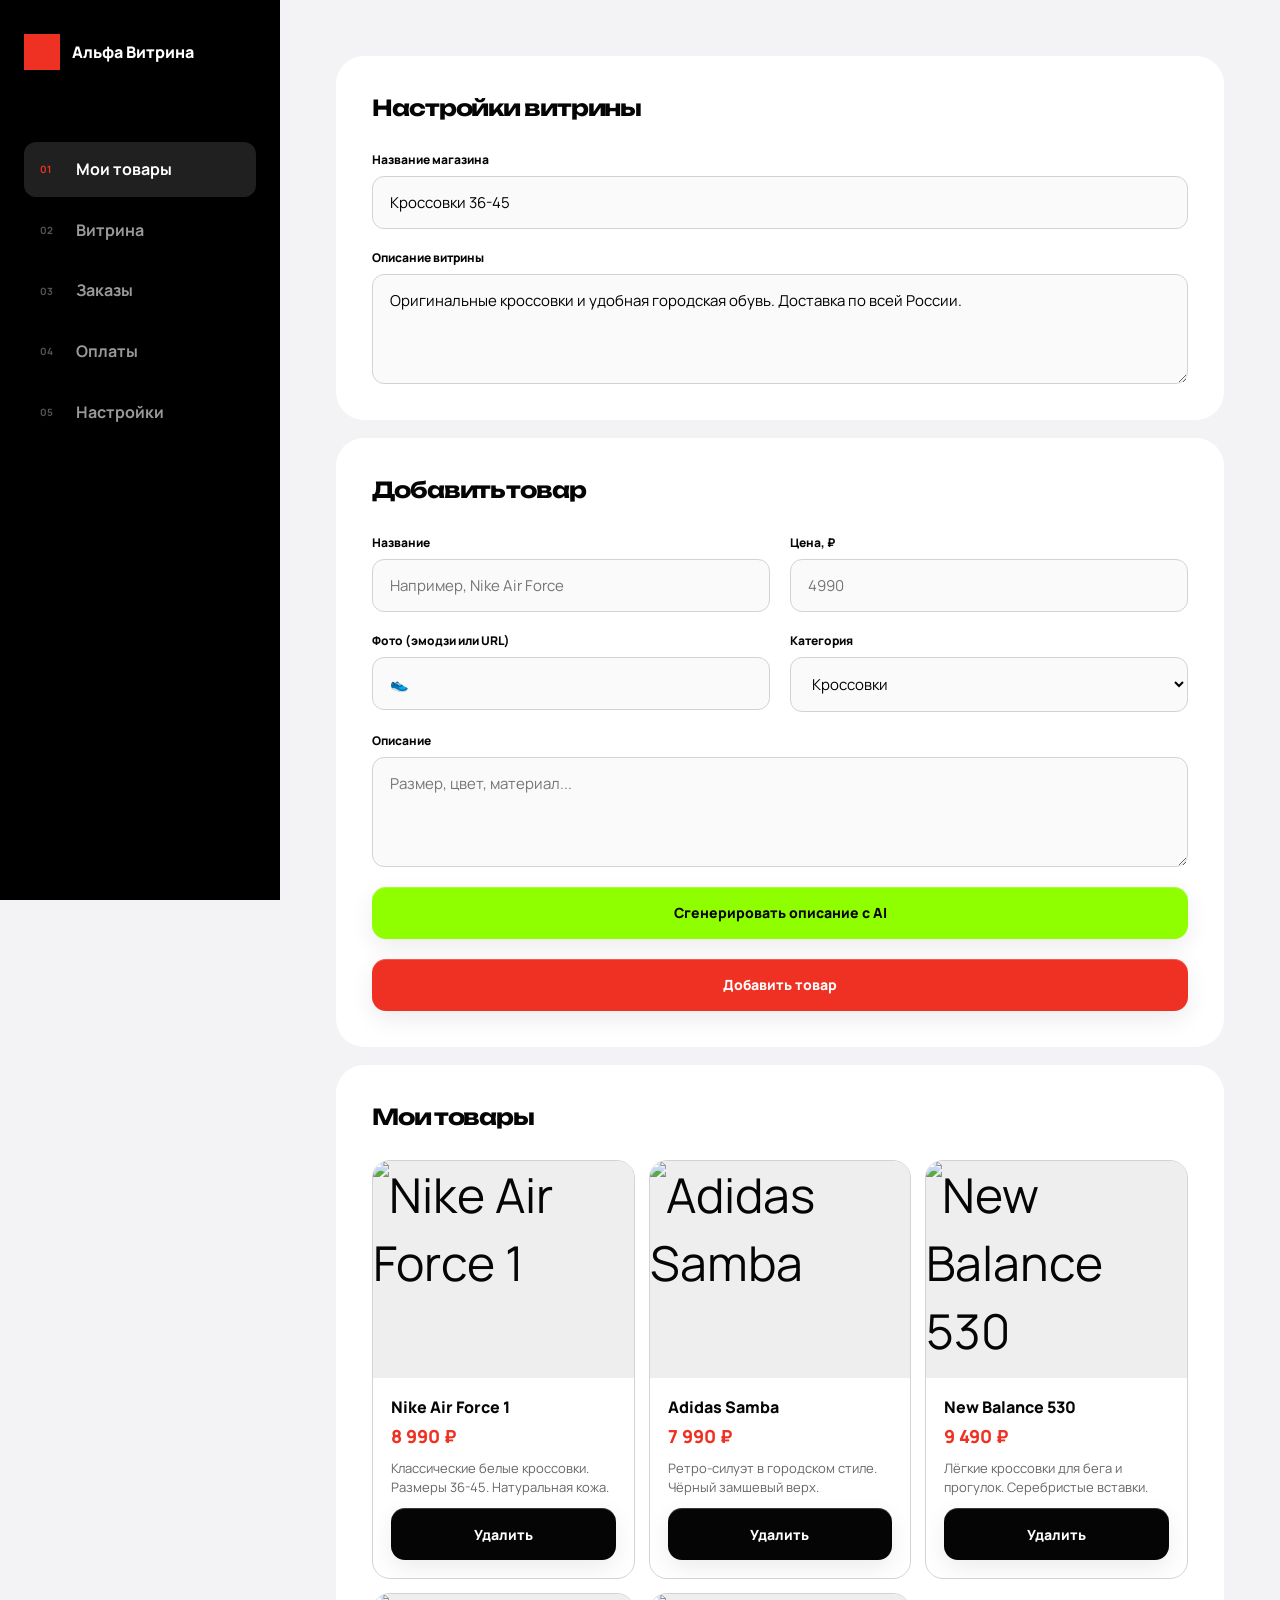
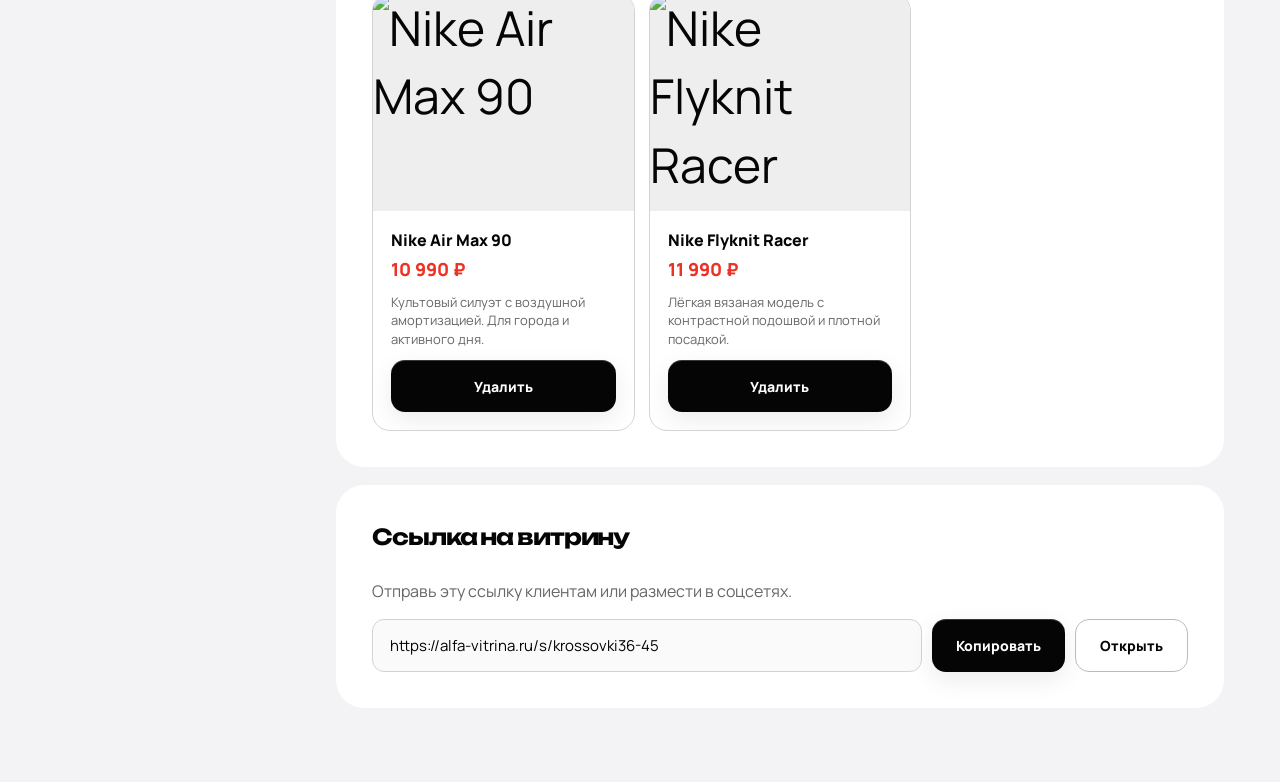
==== alfa-vitrina/dashboard.html @ eaf66304 "first commit" ====
<!DOCTYPE html>
<html lang="ru">
<head>
  <meta charset="UTF-8">
  <meta name="viewport" content="width=device-width, initial-scale=1.0">
  <title>Личный кабинет — Alfa Витрина</title>
  <link rel="preconnect" href="https://fonts.googleapis.com">
  <link rel="preconnect" href="https://fonts.gstatic.com" crossorigin>
  <link href="https://fonts.googleapis.com/css2?family=Manrope:wght@400;500;600;700;800&family=Unbounded:wght@600;700;800&display=swap" rel="stylesheet">
  <link rel="stylesheet" href="styles.css">
</head>
<body>
  <div class="dashboard">
    <aside class="sidebar">
      <a href="index.html" class="sidebar-logo"><span><img src="https://alfabank.servicecdn.ru/site-upload/25/fd/7064/Logo_D_white.svg" alt=""></span> Альфа Витрина</a>
      <ul class="sidebar-menu">
        <li><a href="#products" class="sidebar-link active" data-dashboard-link="products"><span>01</span> Мои товары</a></li>
        <li><a href="showcase.html" target="_blank" class="sidebar-link"><span>02</span> Витрина</a></li>
        <li><a href="#orders" class="sidebar-link" data-dashboard-link="orders"><span>03</span> Заказы</a></li>
        <li><a href="#payments" class="sidebar-link" data-dashboard-link="payments"><span>04</span> Оплаты</a></li>
        <li><a href="#products" class="sidebar-link"><span>05</span> Настройки</a></li>
      </ul>
      <img class="sidebar-art" src="https://alfabank.servicecdn.ru/site-upload/96/3c/21616/12.png" alt="" aria-hidden="true">
    </aside>

    <main class="main">
      <div class="dashboard-view dashboard-content" data-dashboard-view="products">
        <div class="panel">
          <h1 class="panel-title">Настройки витрины</h1>
          <div class="form-grid">
            <div class="form-group full">
              <label for="shopName">Название магазина</label>
              <input type="text" id="shopName" placeholder="Например, Кроссовки от Кирилла" value="Кроссовки 36-45">
            </div>
            <div class="form-group full">
              <label for="shopDesc">Описание витрины</label>
              <textarea id="shopDesc" placeholder="Расскажи, что ты продаёшь">Оригинальные кроссовки и удобная городская обувь. Доставка по всей России.</textarea>
            </div>
          </div>
        </div>

        <div class="panel">
          <h2 class="panel-title">Добавить товар</h2>
          <form id="productForm" class="form-grid">
            <div class="form-group">
              <label for="productName">Название</label>
              <input type="text" id="productName" placeholder="Например, Nike Air Force" required>
            </div>
            <div class="form-group">
              <label for="productPrice">Цена, ₽</label>
              <input type="number" id="productPrice" placeholder="4990" min="1" required>
            </div>
            <div class="form-group">
              <label for="productImage">Фото (эмодзи или URL)</label>
              <input type="text" id="productImage" placeholder="👟 или https://..." value="👟">
            </div>
            <div class="form-group">
              <label for="productCategory">Категория</label>
              <select id="productCategory">
                <option>Кроссовки</option>
                <option>Одежда</option>
                <option>Аксессуары</option>
                <option>Другое</option>
              </select>
            </div>
            <div class="form-group full">
              <label for="productDesc">Описание</label>
              <textarea id="productDesc" placeholder="Размер, цвет, материал..."></textarea>
            </div>
            <div class="form-group full">
              <button type="button" id="aiGenerate" class="btn btn-green">Сгенерировать описание с AI</button>
            </div>
            <div class="form-group full">
              <button type="submit" class="btn btn-primary">Добавить товар</button>
            </div>
          </form>
        </div>

        <div class="panel">
          <h2 class="panel-title">Мои товары</h2>
          <div id="productList" class="product-list">
            <div class="empty-state">
              <div class="empty-state-icon">🛍️</div>
              <p>Пока нет товаров. Добавь первый выше.</p>
            </div>
          </div>
        </div>

        <div class="panel">
          <h2 class="panel-title">Ссылка на витрину</h2>
          <p style="color: var(--text-secondary); margin-bottom: 16px;">Отправь эту ссылку клиентам или размести в соцсетях.</p>
          <div class="share-box">
            <input type="text" id="showcaseLink" readonly value="https://alfa-vitrina.ru/s/krossovki36-45">
            <button id="copyLink" class="btn btn-secondary">Копировать</button>
            <a href="showcase.html" target="_blank" class="btn btn-outline">Открыть</a>
          </div>
        </div>
      </div>

      <section class="dashboard-view crm-view" data-dashboard-view="orders" hidden>
        <div class="crm-heading">
          <div>
            <span class="crm-eyebrow">CRM / продажи</span>
            <h1>Заказы</h1>
            <p>Контролируй путь заказа от оплаты до получения клиентом.</p>
          </div>
          <button class="btn btn-primary" type="button">Создать заказ</button>
        </div>

        <div class="crm-metrics">
          <article class="crm-metric crm-metric-accent">
            <span>Выручка за июль</span>
            <strong>84 360 ₽</strong>
            <small>На 18% больше июня</small>
          </article>
          <article class="crm-metric">
            <span>Новые</span>
            <strong>8</strong>
            <small>Нужна обработка</small>
          </article>
          <article class="crm-metric">
            <span>В работе</span>
            <strong>5</strong>
            <small>Сборка и доставка</small>
          </article>
          <article class="crm-metric">
            <span>Средний чек</span>
            <strong>8 436 ₽</strong>
            <small>10 оплаченных заказов</small>
          </article>
        </div>

        <div class="panel crm-panel">
          <div class="crm-panel-head">
            <div>
              <h2 class="panel-title">Все заказы</h2>
              <p>Последнее обновление только что</p>
            </div>
            <div class="crm-filters" aria-label="Фильтр заказов">
              <button type="button" class="crm-filter active" data-order-filter="all">Все</button>
              <button type="button" class="crm-filter" data-order-filter="new">Новые</button>
              <button type="button" class="crm-filter" data-order-filter="work">В работе</button>
              <button type="button" class="crm-filter" data-order-filter="done">Завершены</button>
            </div>
          </div>

          <div class="crm-table crm-orders-table">
            <div class="crm-table-head">
              <span>Заказ</span><span>Клиент</span><span>Состав</span><span>Статус</span><span>Сумма</span><span></span>
            </div>
            <article class="crm-row" data-order-status="new">
              <div data-label="Заказ"><strong>#1048</strong><small>Сегодня, 12:34</small></div>
              <div data-label="Клиент"><strong>Анна Соколова</strong><small>Telegram</small></div>
              <div data-label="Состав"><strong>New Balance 530</strong><small>1 товар</small></div>
              <div data-label="Статус"><span class="status status-new">Новый</span></div>
              <div data-label="Сумма"><strong>9 490 ₽</strong><small class="paid">Оплачен</small></div>
              <button type="button" class="row-action">Открыть</button>
            </article>
            <article class="crm-row" data-order-status="work">
              <div data-label="Заказ"><strong>#1047</strong><small>Сегодня, 10:18</small></div>
              <div data-label="Клиент"><strong>Максим Орлов</strong><small>Телефон</small></div>
              <div data-label="Состав"><strong>Adidas Samba</strong><small>1 товар</small></div>
              <div data-label="Статус"><span class="status status-work">Доставка</span></div>
              <div data-label="Сумма"><strong>7 990 ₽</strong><small class="paid">Оплачен</small></div>
              <button type="button" class="row-action">Открыть</button>
            </article>
            <article class="crm-row" data-order-status="work">
              <div data-label="Заказ"><strong>#1046</strong><small>Вчера, 19:42</small></div>
              <div data-label="Клиент"><strong>Елена Ким</strong><small>VK</small></div>
              <div data-label="Состав"><strong>Nike Air Force 1</strong><small>2 товара</small></div>
              <div data-label="Статус"><span class="status status-work">Сборка</span></div>
              <div data-label="Сумма"><strong>17 980 ₽</strong><small class="paid">Оплачен</small></div>
              <button type="button" class="row-action">Открыть</button>
            </article>
            <article class="crm-row" data-order-status="done">
              <div data-label="Заказ"><strong>#1045</strong><small>18 июля, 16:05</small></div>
              <div data-label="Клиент"><strong>Илья Волков</strong><small>Telegram</small></div>
              <div data-label="Состав"><strong>New Balance 530</strong><small>1 товар</small></div>
              <div data-label="Статус"><span class="status status-done">Получен</span></div>
              <div data-label="Сумма"><strong>9 490 ₽</strong><small class="paid">Оплачен</small></div>
              <button type="button" class="row-action">Открыть</button>
            </article>
          </div>
        </div>
      </section>

      <section class="dashboard-view crm-view" data-dashboard-view="payments" hidden>
        <div class="crm-heading">
          <div>
            <span class="crm-eyebrow">Финансы / эквайринг</span>
            <h1>Оплаты</h1>
            <p>Баланс, поступления и возвраты по всем заказам витрины.</p>
          </div>
          <button class="btn btn-outline" type="button">Скачать отчёт</button>
        </div>

        <div class="balance-card">
          <div>
            <span>Доступно к выводу</span>
            <strong>76 420,80 ₽</strong>
            <p>Следующее зачисление на счёт сегодня</p>
          </div>
          <button class="btn btn-white" type="button">Вывести деньги</button>
          <div class="balance-orbit" aria-hidden="true"></div>
        </div>

        <div class="payment-metrics">
          <article><span>Поступило за месяц</span><strong>84 360 ₽</strong><small>12 платежей</small></article>
          <article><span>Ожидает зачисления</span><strong>7 939,20 ₽</strong><small>1 платёж</small></article>
          <article><span>Комиссия</span><strong>2 169,20 ₽</strong><small>2,5% от оборота</small></article>
        </div>

        <div class="panel crm-panel">
          <div class="crm-panel-head">
            <div>
              <h2 class="panel-title">История операций</h2>
              <p>Все движения по балансу</p>
            </div>
            <select class="period-select" aria-label="Период операций">
              <option>Июль 2026</option>
              <option>Июнь 2026</option>
              <option>Май 2026</option>
            </select>
          </div>

          <div class="crm-table payments-table">
            <div class="crm-table-head">
              <span>Операция</span><span>Заказ</span><span>Способ</span><span>Статус</span><span>Сумма</span>
            </div>
            <article class="crm-row">
              <div data-label="Операция"><strong>Оплата</strong><small>Сегодня, 12:34</small></div>
              <div data-label="Заказ"><strong>#1048</strong><small>Анна Соколова</small></div>
              <div data-label="Способ"><strong>СБП</strong><small>Мгновенно</small></div>
              <div data-label="Статус"><span class="status status-done">Зачислен</span></div>
              <div data-label="Сумма"><strong class="amount-positive">+9 252,75 ₽</strong><small>Комиссия 237,25 ₽</small></div>
            </article>
            <article class="crm-row">
              <div data-label="Операция"><strong>Оплата</strong><small>Сегодня, 10:18</small></div>
              <div data-label="Заказ"><strong>#1047</strong><small>Максим Орлов</small></div>
              <div data-label="Способ"><strong>Карта</strong><small>•• 4582</small></div>
              <div data-label="Статус"><span class="status status-work">В обработке</span></div>
              <div data-label="Сумма"><strong>+7 790,25 ₽</strong><small>Комиссия 199,75 ₽</small></div>
            </article>
            <article class="crm-row">
              <div data-label="Операция"><strong>Выплата</strong><small>18 июля, 09:00</small></div>
              <div data-label="Заказ"><strong>На счёт</strong><small>•• 0214</small></div>
              <div data-label="Способ"><strong>Альфа-Банк</strong><small>Расчётный счёт</small></div>
              <div data-label="Статус"><span class="status status-done">Исполнен</span></div>
              <div data-label="Сумма"><strong>−42 500 ₽</strong><small>Без комиссии</small></div>
            </article>
            <article class="crm-row">
              <div data-label="Операция"><strong>Возврат</strong><small>16 июля, 15:21</small></div>
              <div data-label="Заказ"><strong>#1039</strong><small>Ольга Миронова</small></div>
              <div data-label="Способ"><strong>Карта</strong><small>•• 7810</small></div>
              <div data-label="Статус"><span class="status status-refund">Возврат</span></div>
              <div data-label="Сумма"><strong class="amount-negative">−8 990 ₽</strong><small>Комиссия возвращена</small></div>
            </article>
          </div>
        </div>
      </section>
    </main>
  </div>

  <script src="https://cdn.jsdelivr.net/npm/gsap@3.13/dist/gsap.min.js"></script>
  <script src="https://cdn.jsdelivr.net/npm/gsap@3.13/dist/ScrollTrigger.min.js"></script>
  <script src="app.js"></script>
</body>
</html>
---- alfa-vitrina/styles.css ----
:root {
  --a-red: #ef3124;
  --a-black: #050505;
  --a-white: #ffffff;
  --a-grey-dark: #676767;
  --a-grey-light: #dedede;
  --s-pink: #ff34c6;
  --s-green: #8fff00;
  --bg: #f3f3f5;
  --text: var(--a-black);
  --text-secondary: #66666b;
  --surface: #e9e9eb;
  --border: #d3d3d6;
  --radius: 28px;
  --radius-sm: 14px;
  --shadow: none;
  --shadow-red: none;
  --font-display: "Unbounded", "Arial Black", sans-serif;
  --font-body: "Manrope", Arial, sans-serif;
}

* { box-sizing: border-box; margin: 0; padding: 0; }
html { scroll-behavior: smooth; }
body {
  font-family: var(--font-body);
  color: var(--text);
  background: var(--bg);
  line-height: 1.42;
  -webkit-font-smoothing: antialiased;
  font-size: 16px;
}
::selection { color: white; background: var(--a-red); }
img { max-width: 100%; display: block; }
a { color: inherit; text-decoration: none; }
button { font-family: var(--font-body); }

.container { width: min(1320px, calc(100% - 64px)); margin: 0 auto; }
.container-narrow { width: min(760px, calc(100% - 48px)); margin: 0 auto; }
.brand-band { height: 6px; display: grid; grid-template-columns: 3fr 1fr 1fr; }
.brand-band span:nth-child(1) { background: var(--a-red); }
.brand-band span:nth-child(2) { background: var(--s-pink); }
.brand-band span:nth-child(3) { background: var(--s-green); }

.header {
  position: sticky;
  top: 0;
  z-index: 100;
  background: rgba(255,255,255,.92);
  border-bottom: 1px solid rgba(0,0,0,.08);
  backdrop-filter: blur(18px);
}
.header-inner { height: 82px; display: flex; align-items: center; justify-content: space-between; }
.logo { display: flex; align-items: center; gap: 10px; font-weight: 800; letter-spacing: -.04em; }
.logo-mark,
.sidebar-logo > span {
  width: 36px;
  height: 36px;
  display: inline-grid;
  place-items: center;
  background: var(--a-red);
  color: white;
  font-size: 19px;
  font-weight: 800;
}
.logo-mark img, .sidebar-logo > span img { width: 15px; height: 21px; }
.logo-mark::after { display: none; }
.logo-text { font-size: 18px; }
.logo-sub { padding-left: 10px; border-left: 1px solid #ccc; color: #888; font-size: 10px; text-transform: uppercase; letter-spacing: .12em; }
.nav { display: flex; align-items: center; gap: 30px; }
.nav-link { font-size: 13px; font-weight: 700; transition: color .2s; }
.nav-link:hover { color: var(--a-red); }

.btn {
  display: inline-flex;
  align-items: center;
  justify-content: center;
  gap: 12px;
  min-height: 52px;
  padding: 14px 24px;
  border: 0;
  border-radius: 14px;
  font-weight: 800;
  font-size: 14px;
  cursor: pointer;
  box-shadow: inset 0 1px 0 rgba(255,255,255,.2), 0 8px 24px rgba(0,0,0,.08);
  transition: transform .25s cubic-bezier(.2,.8,.2,1), background .2s, color .2s, box-shadow .25s;
}
.btn:hover { transform: translateY(-3px); box-shadow: inset 0 1px 0 rgba(255,255,255,.25), 0 14px 30px rgba(0,0,0,.14); }
.btn:active { transform: translateY(0); }
.btn-primary { color: white; background: var(--a-red); }
.btn-primary:hover { background: #d9281d; }
.btn-secondary { color: white; background: var(--a-black); }
.btn-secondary:hover { background: var(--a-red); }
.btn-green { color: var(--a-black); background: var(--s-green); }
.btn-pink { background: var(--s-pink); }
.btn-white { background: white; color: black; }
.btn-outline { border: 1px solid #bbb; background: rgba(255,255,255,.66); box-shadow: none; backdrop-filter: blur(12px); }
.btn-outline:hover { border-color: black; }
.btn-lg { min-height: 62px; padding: 18px 30px; font-size: 15px; }

.display { font-family: var(--font-display); font-weight: 800; letter-spacing: -.075em; line-height: .96; }
.display-xl { font-size: clamp(3.4rem, 7vw, 7rem); }
.display-lg { font-size: clamp(2.6rem, 6vw, 5rem); }
.display-md { font-size: clamp(2rem, 4vw, 3rem); }
.foundation { position: relative; display: inline-block; color: var(--a-red); }
.foundation::after { content: ""; position: absolute; left: 0; right: 0; bottom: -.08em; height: .06em; background: currentColor; }
.foundation-white::after { background: white; }
.foundation-green::after { background: var(--s-green); }
.foundation-pink::after { background: var(--s-pink); }

.hero { background: white; overflow: hidden; }
.hero-grid { display: grid; grid-template-columns: minmax(0, 1.1fr) minmax(440px, .9fr); min-height: calc(100vh - 88px); }
.hero-text { display: flex; align-items: center; padding: 80px 0; }
.hero-text .container { width: min(760px, calc(100% - 64px)); }
.hero-title { margin-bottom: 38px; }
.hero-title > span { display: block; }
.hero-subtitle { max-width: 620px; margin-bottom: 38px; color: var(--text-secondary); font-size: clamp(1.05rem, 1.7vw, 1.35rem); font-weight: 600; }
.hero-actions { display: flex; flex-wrap: wrap; gap: 12px; }
.hero-visual { position: relative; display: grid; place-items: center; min-height: 660px; padding: 64px; overflow: hidden; isolation: isolate; background: var(--a-red); }
.hero-visual::before { content: ""; position: absolute; z-index: 1; inset: 0; background: linear-gradient(180deg, transparent 35%, rgba(33,0,0,.32)); pointer-events: none; }
.hero-future-image { position: absolute; z-index: 0; width: 100%; height: 100%; object-fit: cover; object-position: 57% center; }
.hero-kicker { position: absolute; z-index: 2; top: 35px; right: 34px; color: white; font-family: var(--font-display); font-size: 12px; line-height: 1.25; letter-spacing: .08em; text-align: right; }
.hero-card { position: relative; z-index: 2; align-self: end; justify-self: start; width: min(390px, 100%); padding: 22px; border: 1px solid rgba(255,255,255,.58); border-radius: 24px; background: rgba(255,255,255,.9); box-shadow: 0 30px 80px rgba(0,0,0,.3); backdrop-filter: blur(18px); transform: rotate(-3deg); }
.hero-card::after { content: "PAY / SHARE / SELL"; position: absolute; right: -36px; bottom: 30px; padding: 8px 12px; color: white; background: black; font-size: 9px; font-weight: 800; letter-spacing: .12em; transform: rotate(90deg); }
.hero-card-header { display: flex; align-items: center; gap: 12px; margin-bottom: 18px; }
.hero-card-avatar { width: 48px; height: 48px; display: grid; place-items: center; color: white; background: var(--a-red); font-size: 20px; font-weight: 800; }
.hero-card-avatar img { width: 15px; height: 21px; }
.hero-card-title { font-weight: 800; font-size: 15px; }
.hero-card-meta { color: var(--text-secondary); font-size: 12px; }
.hero-product { display: grid; grid-template-columns: repeat(2, 1fr); gap: 8px; }
.hero-product-item { display: flex; align-items: flex-end; aspect-ratio: 1.15; padding: 10px; color: #aaa; border-radius: 12px; background: #eeeef0; font-family: var(--font-display); font-size: 12px; }

.section { padding: 120px 0; }
.section-pink { background: var(--s-pink); }
.section-green { background: var(--s-green); }
.section-dark { color: white; background: black; }
.section-red { color: white; background: var(--a-red); }
#how .section-title, #how .section-subtitle { color: white; }
.section-title { margin-bottom: 22px; max-width: 900px; font-family: var(--font-display); font-size: clamp(2.3rem, 5vw, 4.8rem); font-weight: 800; letter-spacing: -.07em; line-height: .96; }
.section-subtitle { max-width: 660px; margin-bottom: 64px; font-size: 18px; font-weight: 600; }
.steps { display: grid; grid-template-columns: repeat(3, 1fr); gap: 14px; }
.step-card { min-height: 340px; display: flex; flex-direction: column; padding: 32px; border-radius: var(--radius); background: white; }
.step-number { margin-bottom: auto; color: var(--a-red); font-family: var(--font-display); font-size: 54px; font-weight: 800; letter-spacing: -.08em; }
.step-title { margin: 24px 0 12px; font-family: var(--font-display); font-size: 20px; letter-spacing: -.05em; }
.step-text { color: var(--text-secondary); font-weight: 600; }

.features { display: grid; grid-template-columns: repeat(2, 1fr); gap: 14px; }
.feature-card { position: relative; min-height: 340px; padding: 34px; border-radius: var(--radius); background: #7130ff; overflow: hidden; isolation: isolate; }
.feature-card::after { content: ""; position: absolute; z-index: -1; inset: 0; background: linear-gradient(135deg, rgba(255,255,255,.12), transparent 55%); }
.feature-card:nth-child(2) { color: white; background: #296df6; }
.feature-card:nth-child(3) { color: white; background: var(--a-red); }
.feature-card:nth-child(4) { background: #151515; }
.feature-icon { position: relative; z-index: 2; width: 48px; height: 48px; display: grid; place-items: center; margin-bottom: 34px; border: 1px solid rgba(255,255,255,.35); border-radius: 50%; color: white; background: rgba(0,0,0,.18); font-size: 12px; font-weight: 800; backdrop-filter: blur(10px); }
.feature-title { position: relative; z-index: 2; max-width: 420px; margin-bottom: 10px; color: white; font-family: var(--font-display); font-size: 20px; letter-spacing: -.05em; }
.feature-text { position: relative; z-index: 2; max-width: 460px; color: white; font-weight: 600; opacity: .85; }
.future-card-art { position: absolute; z-index: -2; right: -52%; bottom: -4%; width: 160%; height: auto; transition: transform .6s cubic-bezier(.2,.8,.2,1); }
.feature-card:nth-child(2) .future-card-art { right: -12%; bottom: -2%; transform: rotate(28deg); }
.feature-card:nth-child(3) .future-card-art { right: -28%; bottom: -14%; transform: rotate(-22deg); }
.feature-card:nth-child(4) .future-card-art { right: -18%; bottom: -3%; transform: rotate(155deg); }
.feature-card:hover .future-card-art { scale: 1.04; }

.future-banner { position: relative; min-height: 520px; display: flex; align-items: flex-end; overflow: hidden; isolation: isolate; background: #2870f6; }
.future-banner::after { content: ""; position: absolute; z-index: -1; inset: 0; background: linear-gradient(90deg, rgba(0,0,0,.76), rgba(0,0,0,.1) 68%); }
.future-banner > img { position: absolute; z-index: -2; inset: 0; width: 100%; height: 100%; object-fit: cover; object-position: center; }
.future-banner-content { padding-bottom: 70px; color: white; }
.future-label { display: inline-flex; margin-bottom: 20px; padding: 8px 12px; border: 1px solid rgba(255,255,255,.5); border-radius: 999px; font-size: 10px; font-weight: 800; letter-spacing: .08em; backdrop-filter: blur(12px); }
.future-banner h2 { max-width: 800px; margin-bottom: 16px; font-family: var(--font-display); font-size: clamp(2.4rem, 5vw, 5rem); line-height: .94; letter-spacing: -.07em; }
.future-banner p { max-width: 540px; font-size: 18px; font-weight: 700; }

.preview-grid { display: grid; grid-template-columns: 1.2fr .8fr; align-items: center; gap: 64px; }
.section-dark .section-subtitle { color: #aaa; }
.preview-grid ul li { padding: 17px 0; border-top: 1px solid #333; }
.ai-list-number { color: var(--s-green); font-family: var(--font-display); font-size: 12px; }
.phone { position: relative; width: min(370px, 100%); margin: 0 auto; padding: 8px; border: 1px solid #333; border-radius: 42px; background: #171717; box-shadow: 32px 32px 0 var(--a-red), 0 32px 80px rgba(0,0,0,.45); }
.phone::before { content: ""; position: absolute; z-index: 2; top: 15px; left: 50%; width: 72px; height: 20px; border-radius: 20px; background: #171717; transform: translateX(-50%); }
.phone-screen { min-height: 590px; overflow: hidden; border-radius: 34px; color: black; background: #f1f1f3; }
.phone-header { display: flex; align-items: center; gap: 10px; padding: 38px 20px 16px; border-bottom: 1px solid rgba(0,0,0,.07); background: rgba(255,255,255,.9); font-size: 13px; font-weight: 800; }
.phone-logo { width: 28px; height: 28px; display: grid; place-items: center; color: white; background: var(--a-red); font-size: 14px; font-weight: 800; }
.phone-logo img { width: 11px; height: 15px; }
.phone-status { margin-left: auto; padding: 6px 9px; border-radius: 999px; color: #397800; background: rgba(143,255,0,.28); font-size: 9px; letter-spacing: .03em; text-transform: uppercase; }
.phone-body { display: grid; gap: 12px; padding: 14px; }
.ai-upload, .ai-result, .ai-price { border: 1px solid rgba(0,0,0,.07); border-radius: 20px; background: white; box-shadow: 0 12px 32px rgba(0,0,0,.05); }
.ai-upload { padding: 14px; }
.ai-card-label { margin-bottom: 9px; color: #85858a; font-size: 9px; font-weight: 800; letter-spacing: .08em; text-transform: uppercase; }
.ai-product-preview { position: relative; height: 126px; overflow: hidden; border-radius: 14px; background: linear-gradient(135deg, #e5e5e8, #fafafa); }
.ai-product-preview::after { content: ""; position: absolute; right: -22px; bottom: -35px; width: 120px; height: 120px; border: 24px solid var(--s-pink); border-radius: 50%; opacity: .8; }
.ai-scan { position: absolute; top: 12px; left: 12px; z-index: 2; color: #888; font-family: var(--font-display); font-size: 7px; letter-spacing: .08em; }
.ai-product-shape { position: absolute; top: 45px; left: 50%; z-index: 2; width: 116px; height: 34px; border-radius: 60% 18% 28% 45%; background: var(--a-red); box-shadow: inset -20px -8px 0 rgba(0,0,0,.1), 0 14px 25px rgba(239,49,36,.22); transform: translateX(-55%) rotate(-12deg); }
.ai-product-shape::after { content: ""; position: absolute; right: -10px; bottom: -5px; width: 105px; height: 7px; border-radius: 8px; background: #111; }
.ai-ready { position: absolute; z-index: 2; right: 10px; bottom: 10px; padding: 5px 8px; border-radius: 999px; color: #306800; background: var(--s-green); font-size: 8px; font-weight: 800; text-transform: uppercase; }
.ai-result { padding: 18px; }
.ai-result h3 { margin-bottom: 10px; font-family: var(--font-display); font-size: 15px; line-height: 1.12; letter-spacing: -.04em; }
.ai-result p { color: #626268; font-size: 12px; font-weight: 600; line-height: 1.45; }
.ai-price { display: flex; align-items: center; justify-content: space-between; padding: 16px 18px; }
.ai-price .ai-card-label { margin-bottom: 4px; }
.ai-price strong { font-family: var(--font-display); font-size: 20px; letter-spacing: -.05em; }
.ai-price > span { padding: 7px 9px; border-radius: 999px; color: white; background: var(--a-red); font-size: 8px; font-weight: 800; text-transform: uppercase; }

.text-center { text-align: center; }
.text-center .section-title { margin-left: auto; margin-right: auto; }
.footer { padding: 60px 0 32px; color: white; background: black; }
.footer-top { display: flex; justify-content: space-between; gap: 30px; margin-bottom: 48px; }
.footer-logo { display: flex; align-items: center; gap: 12px; font-family: var(--font-display); font-size: 18px; }
.footer-logo img { width: 16px; height: 22px; }
.footer-links { display: flex; flex-wrap: wrap; gap: 26px; }
.footer-link { color: #aaa; font-weight: 700; font-size: 13px; }
.footer-link:hover { color: white; }
.footer-bottom { padding-top: 24px; border-top: 1px solid #333; color: #777; font-size: 12px; }

.badge { display: inline-flex; align-items: center; min-height: 30px; padding: 6px 11px; border-radius: 20px; font-size: 10px; font-weight: 800; text-transform: uppercase; letter-spacing: .06em; }
.badge-green { color: black; background: var(--s-green); }
.badge-pink { background: var(--s-pink); }
.badge-white { color: black; background: white; }
.brand-badge { gap: 8px; padding: 7px 12px; background: white; }
.brand-badge > span { width: 12px; height: 17px; display: grid; place-items: center; background: transparent; }
.brand-badge img { width: 12px; height: 17px; filter: brightness(0) saturate(100%) invert(24%) sepia(93%) saturate(4114%) hue-rotate(352deg) brightness(101%) contrast(88%); }

.showcase-header { position: relative; min-height: 500px; display: flex; align-items: center; padding: 72px 0; color: white; background: var(--a-red); overflow: hidden; }
.showcase-header::after { content: ""; position: absolute; inset: 0; background: radial-gradient(circle at 80% 40%, transparent, rgba(0,0,0,.15)); pointer-events: none; }
.showcase-header .container { position: relative; z-index: 2; }
.showcase-header h1 { max-width: 920px; margin-bottom: 20px; font-family: var(--font-display); font-size: clamp(3.2rem, 8vw, 7.5rem); line-height: .9; letter-spacing: -.08em; }
.showcase-header p { max-width: 620px; font-size: 20px; font-weight: 600; }
.showcase-index { position: absolute; right: -40px; bottom: -150px; z-index: -1; color: rgba(0,0,0,.12); font-family: var(--font-display); font-size: clamp(10rem, 30vw, 32rem); font-weight: 800; letter-spacing: -.12em; white-space: nowrap; }
.showcase-future-art { position: absolute; z-index: 1; right: -8%; bottom: -5%; width: min(58vw, 820px); filter: saturate(1.12); transform: rotate(-8deg); }
.showcase-products { padding: 100px 0; background: var(--bg); }
.showcase-grid { display: grid; grid-template-columns: repeat(auto-fill, minmax(280px, 1fr)); gap: 16px; }
.showcase-card { overflow: hidden; border-radius: 24px; background: white; transition: transform .25s; }
.showcase-card:hover { transform: translateY(-8px); }
.showcase-card-img { aspect-ratio: 1.05; display: grid; place-items: center; overflow: hidden; color: rgba(0,0,0,.2); background: #dddde0; font-family: var(--font-display); font-size: 72px; }
.showcase-card-img:nth-child(odd) { background: #e5e5e7; }
.showcase-card-img img { width: 100%; height: 100%; object-fit: cover; }
.showcase-card-body { padding: 24px; }
.showcase-card-title { margin-bottom: 8px; font-family: var(--font-display); font-size: 17px; letter-spacing: -.04em; }
.showcase-card-price { margin-bottom: 18px; color: var(--a-red); font-size: 23px; font-weight: 800; }
.showcase-card-desc { min-height: 64px; margin-bottom: 20px; color: var(--text-secondary); font-size: 14px; font-weight: 600; }
.showcase-footer { padding: 48px 0; color: #aaa; background: black; text-align: center; font-size: 13px; }
.showcase-footer-logo { width: 18px; height: 24px; margin: 0 auto 18px; }

.dashboard { display: grid; grid-template-columns: 280px 1fr; min-height: 100vh; }
.sidebar { position: sticky; top: 0; height: 100vh; padding: 34px 24px; color: white; background: black; }
.sidebar-logo { display: flex; align-items: center; gap: 12px; margin-bottom: 72px; font-size: 16px; font-weight: 800; }
.sidebar-menu { list-style: none; display: flex; flex-direction: column; gap: 6px; }
.sidebar-link { display: flex; align-items: center; gap: 14px; padding: 16px; border-radius: 12px; color: #999; font-weight: 700; }
.sidebar-link > span { width: 22px; color: #555; font-size: 10px; }
.sidebar-link:hover, .sidebar-link.active { color: white; background: #202020; }
.sidebar-link.active > span { color: var(--a-red); }
.sidebar-art { position: absolute; left: -95px; bottom: 32px; width: 430px; pointer-events: none; transform: rotate(12deg); }
.main { min-width: 0; padding: 56px; background: var(--bg); }
.dashboard-content { width: min(900px, 100%); margin: 0 auto; }
.dashboard-view[hidden] { display: none; }
.panel { margin-bottom: 18px; padding: 36px; border-radius: var(--radius); background: white; }
.panel-title { margin-bottom: 28px; font-family: var(--font-display); font-size: 22px; letter-spacing: -.05em; }
.form-grid { display: grid; grid-template-columns: repeat(2, 1fr); gap: 20px; }
.form-group { display: flex; flex-direction: column; gap: 8px; }
.form-group.full { grid-column: 1 / -1; }
label { font-size: 12px; font-weight: 800; }
input, textarea, select { width: 100%; padding: 15px 17px; border: 1px solid var(--border); border-radius: 12px; background: #fafafa; font-family: var(--font-body); font-size: 15px; transition: border .2s, box-shadow .2s; }
input:focus, textarea:focus, select:focus { outline: none; border-color: var(--a-red); box-shadow: 0 0 0 3px rgba(239,49,36,.1); }
textarea { min-height: 110px; resize: vertical; }
.product-list { display: grid; grid-template-columns: repeat(auto-fill, minmax(210px, 1fr)); gap: 14px; }
.product-card { overflow: hidden; border: 1px solid var(--border); border-radius: 18px; background: white; }
.product-card-img { aspect-ratio: 1.2; display: grid; place-items: center; overflow: hidden; background: #eee; font-size: 48px; }
.product-card-img img { width: 100%; height: 100%; object-fit: cover; }
.product-card-img.is-emoji, .showcase-card-img.is-emoji { background: var(--s-green); }
.product-card-body { padding: 18px; }
.product-card-title { margin-bottom: 5px; font-weight: 800; }
.product-card-price { color: var(--a-red); font-size: 18px; font-weight: 800; }
.product-card-desc { margin-top: 10px; color: var(--text-secondary); font-size: 13px; }
.share-box { display: flex; align-items: stretch; gap: 10px; }
.share-box input { min-width: 0; flex: 1; }
.empty-state { grid-column: 1 / -1; padding: 58px 24px; color: var(--text-secondary); text-align: center; }
.empty-state-icon { margin-bottom: 10px; filter: grayscale(1); font-size: 42px; }

.crm-view { width: min(1180px, 100%); margin: 0 auto; }
.crm-heading { display: flex; align-items: flex-end; justify-content: space-between; gap: 32px; margin-bottom: 32px; }
.crm-eyebrow { display: block; margin-bottom: 12px; color: var(--a-red); font-size: 10px; font-weight: 800; letter-spacing: .12em; text-transform: uppercase; }
.crm-heading h1 { margin-bottom: 10px; font-family: var(--font-display); font-size: clamp(2.5rem, 5vw, 4.5rem); line-height: .92; letter-spacing: -.07em; }
.crm-heading p { color: var(--text-secondary); font-weight: 600; }
.crm-metrics { display: grid; grid-template-columns: 1.4fr repeat(3, 1fr); gap: 12px; margin-bottom: 18px; }
.crm-metric { min-height: 165px; display: flex; flex-direction: column; padding: 22px; border-radius: 22px; background: white; }
.crm-metric > span, .payment-metrics span, .balance-card span { color: var(--text-secondary); font-size: 12px; font-weight: 700; }
.crm-metric strong { margin-top: auto; font-family: var(--font-display); font-size: 27px; letter-spacing: -.06em; }
.crm-metric small, .payment-metrics small { margin-top: 6px; color: var(--text-secondary); font-size: 11px; font-weight: 600; }
.crm-metric-accent { color: white; background: var(--a-red); }
.crm-metric-accent > span, .crm-metric-accent small { color: rgba(255,255,255,.72); }
.crm-panel { padding: 28px; }
.crm-panel-head { display: flex; align-items: center; justify-content: space-between; gap: 24px; margin-bottom: 24px; }
.crm-panel-head .panel-title { margin-bottom: 5px; }
.crm-panel-head p { color: var(--text-secondary); font-size: 12px; font-weight: 600; }
.crm-filters { display: flex; gap: 5px; padding: 4px; border-radius: 12px; background: var(--bg); }
.crm-filter { padding: 9px 12px; border: 0; border-radius: 9px; color: #777; background: transparent; font-family: var(--font-body); font-size: 11px; font-weight: 800; cursor: pointer; }
.crm-filter.active { color: white; background: black; }
.crm-table { overflow: hidden; border: 1px solid var(--border); border-radius: 16px; }
.crm-table-head, .crm-row { display: grid; align-items: center; gap: 14px; padding: 14px 16px; }
.crm-orders-table .crm-table-head, .crm-orders-table .crm-row { grid-template-columns: 74px 1fr 1.25fr .8fr .8fr 70px; }
.payments-table .crm-table-head, .payments-table .crm-row { grid-template-columns: 1fr 1fr .8fr .8fr 1fr; }
.crm-table-head { color: #888; background: #f5f5f6; font-size: 9px; font-weight: 800; letter-spacing: .06em; text-transform: uppercase; }
.crm-row { min-height: 78px; border-top: 1px solid var(--border); background: white; transition: background .2s; }
.crm-row:hover { background: #fafafa; }
.crm-row[hidden] { display: none; }
.crm-row > div { min-width: 0; }
.crm-row strong { display: block; overflow: hidden; font-size: 12px; font-weight: 800; text-overflow: ellipsis; white-space: nowrap; }
.crm-row small { display: block; margin-top: 4px; overflow: hidden; color: var(--text-secondary); font-size: 10px; font-weight: 600; text-overflow: ellipsis; white-space: nowrap; }
.crm-row small.paid, .amount-positive { color: #438900; }
.amount-negative { color: var(--a-red); }
.status { display: inline-flex; padding: 7px 9px; border-radius: 999px; font-size: 9px; font-weight: 800; white-space: nowrap; }
.status-new { color: #7d1b00; background: #ffe0d7; }
.status-work { color: #174594; background: #dceaff; }
.status-done { color: #326d00; background: #e3ffc1; }
.status-refund { color: #8e126a; background: #ffe0f6; }
.row-action { padding: 8px 10px; border: 1px solid var(--border); border-radius: 8px; background: white; font-family: var(--font-body); font-size: 10px; font-weight: 800; cursor: pointer; }

.balance-card { position: relative; min-height: 245px; display: flex; align-items: flex-end; justify-content: space-between; gap: 32px; margin-bottom: 18px; padding: 34px; overflow: hidden; border-radius: 28px; color: white; background: #090909; isolation: isolate; }
.balance-card > div:first-child, .balance-card > button { position: relative; z-index: 2; }
.balance-card span { color: #aaa; }
.balance-card strong { display: block; margin: 14px 0 10px; font-family: var(--font-display); font-size: clamp(2.3rem, 5vw, 4rem); line-height: .95; letter-spacing: -.07em; }
.balance-card p { color: #888; font-size: 12px; font-weight: 600; }
.balance-orbit { position: absolute; z-index: 1; top: -120px; right: 80px; width: 330px; height: 330px; border: 75px solid var(--s-pink); border-radius: 50%; opacity: .9; }
.balance-orbit::after { content: ""; position: absolute; top: 85px; left: 85px; width: 120px; height: 120px; border-radius: 50%; background: var(--s-green); }
.payment-metrics { display: grid; grid-template-columns: repeat(3, 1fr); gap: 12px; margin-bottom: 18px; }
.payment-metrics article { display: flex; flex-direction: column; min-height: 135px; padding: 22px; border-radius: 22px; background: white; }
.payment-metrics strong { margin-top: auto; font-family: var(--font-display); font-size: 22px; letter-spacing: -.05em; }
.period-select { width: auto; min-width: 150px; padding: 10px 36px 10px 12px; font-size: 12px; font-weight: 700; }
.mt-24 { margin-top: 24px; }
.mt-32 { margin-top: 32px; }
.mb-24 { margin-bottom: 24px; }

@media (max-width: 1000px) {
  .hero-grid, .preview-grid { grid-template-columns: 1fr; }
  .hero-grid { min-height: 0; }
  .hero-visual { min-height: 620px; }
  .steps { grid-template-columns: 1fr; }
  .step-card { min-height: 260px; }
  .dashboard { grid-template-columns: minmax(0, 1fr); }
  .sidebar { position: relative; min-width: 0; width: 100%; height: auto; padding: 20px 24px; }
  .sidebar-logo { margin-bottom: 20px; }
  .sidebar-menu { width: 100%; flex-direction: row; overflow-x: auto; }
  .sidebar-link { white-space: nowrap; }
  .sidebar-art { display: none; }
  .main { padding: 32px 24px; }
  .crm-metrics { grid-template-columns: repeat(2, 1fr); }
}

@media (max-width: 720px) {
  .container { width: min(100% - 32px, 1320px); }
  .header-inner { height: 70px; }
  .logo-sub, .nav-link { display: none; }
  .nav { gap: 0; }
  .nav .btn { min-height: 42px; padding: 10px 14px; }
  .hero-text { padding: 54px 0 48px; }
  .hero-text .container { width: calc(100% - 32px); }
  .display-xl { font-size: clamp(2.5rem, 12vw, 4rem); }
  .hero-visual { min-height: 520px; padding: 20px; }
  .hero-future-image { object-position: 54% center; }
  .hero-kicker { top: 20px; right: 18px; font-size: 9px; }
  .hero-card { max-width: 320px; }
  .section { padding: 80px 0; }
  .features { grid-template-columns: 1fr; }
  .feature-card { min-height: 260px; padding: 24px; }
  .feature-card:nth-child(n) .future-card-art { right: -72%; bottom: -3%; width: 220%; }
  .future-banner { min-height: 500px; }
  .future-banner::after { background: linear-gradient(180deg, transparent 20%, rgba(0,0,0,.82)); }
  .future-banner > img { object-position: 60% center; }
  .future-banner-content { padding-bottom: 44px; }
  .phone { box-shadow: 18px 18px 0 var(--a-red); }
  .showcase-header { min-height: 330px; padding: 46px 0 38px; }
  .showcase-header h1 { font-size: clamp(2.7rem, 14vw, 5rem); }
  .showcase-header p { max-width: 72%; font-size: 15px; }
  .showcase-index { right: -20px; bottom: -65px; font-size: 10rem; }
  .showcase-future-art { display: none; }
  .showcase-products { padding: 56px 0; }
  .showcase-grid { gap: 12px; }
  .showcase-card { display: grid; grid-template-columns: 112px minmax(0, 1fr); min-height: 226px; }
  .showcase-card-img { height: 100%; min-height: 226px; aspect-ratio: auto; font-size: 38px; }
  .showcase-card-body { display: flex; min-width: 0; flex-direction: column; padding: 18px 16px; }
  .showcase-card-title { font-size: 14px; }
  .showcase-card-price { margin-bottom: 10px; font-size: 18px; }
  .showcase-card-desc { display: -webkit-box; min-height: 0; margin-bottom: 12px; overflow: hidden; font-size: 12px; -webkit-box-orient: vertical; -webkit-line-clamp: 3; }
  .showcase-card .btn { min-height: 42px; width: 100%; margin-top: auto; padding: 10px 14px; }
  .form-grid { grid-template-columns: 1fr; }
  .panel { padding: 24px 20px; border-radius: 20px; }
  .main { padding: 20px 12px; }
  .share-box, .footer-top { flex-direction: column; }
  .share-box .btn, .hero-actions .btn { width: 100%; }
  .crm-heading { align-items: stretch; flex-direction: column; gap: 20px; margin: 16px 8px 24px; }
  .crm-heading .btn { width: 100%; }
  .crm-metrics, .payment-metrics { grid-template-columns: 1fr 1fr; }
  .crm-metric { min-height: 145px; padding: 18px; }
  .crm-metric-accent { grid-column: 1 / -1; }
  .crm-panel { padding: 18px 12px; }
  .crm-panel-head { align-items: stretch; flex-direction: column; }
  .crm-filters { width: 100%; overflow-x: auto; }
  .crm-filter { flex: 1 0 auto; }
  .crm-table { overflow: visible; border: 0; border-radius: 0; }
  .crm-table-head { display: none; }
  .crm-orders-table .crm-row, .payments-table .crm-row { grid-template-columns: 1fr 1fr; gap: 16px 12px; min-height: 0; margin-bottom: 10px; padding: 18px; border: 1px solid var(--border); border-radius: 16px; }
  .crm-row > div::before { content: attr(data-label); display: block; margin-bottom: 6px; color: #999; font-size: 8px; font-weight: 800; letter-spacing: .06em; text-transform: uppercase; }
  .crm-row strong { font-size: 12px; }
  .crm-row .row-action { grid-column: 1 / -1; min-height: 42px; }
  .balance-card { min-height: 330px; align-items: stretch; flex-direction: column; justify-content: flex-end; padding: 26px 22px; }
  .balance-card .btn { width: 100%; }
  .balance-orbit { top: -160px; right: -100px; }
  .payment-metrics article:first-child { grid-column: 1 / -1; }
  .period-select { width: 100%; }
  .sidebar-menu { display: grid; grid-template-columns: repeat(4, minmax(0, 1fr)); gap: 4px; overflow: visible; }
  .sidebar-menu li:last-child { display: none; }
  .sidebar-link { justify-content: center; padding: 11px 5px; font-size: 10px; }
  .sidebar-link > span { display: none; }
}

@media (max-width: 390px) {
  .logo-text { font-size: 15px; }
  .nav .btn { font-size: 11px; }
  .display-xl { font-size: clamp(2.25rem, 11.5vw, 3.2rem); }
  .hero-subtitle { font-size: 15px; }
  .section-title { font-size: clamp(2rem, 11vw, 3rem); }
  .sidebar { padding-inline: 16px; }
}

@media (prefers-reduced-motion: reduce) {
  html { scroll-behavior: auto; }
  *, *::before, *::after { scroll-behavior: auto !important; transition-duration: .01ms !important; animation-duration: .01ms !important; animation-iteration-count: 1 !important; }
}
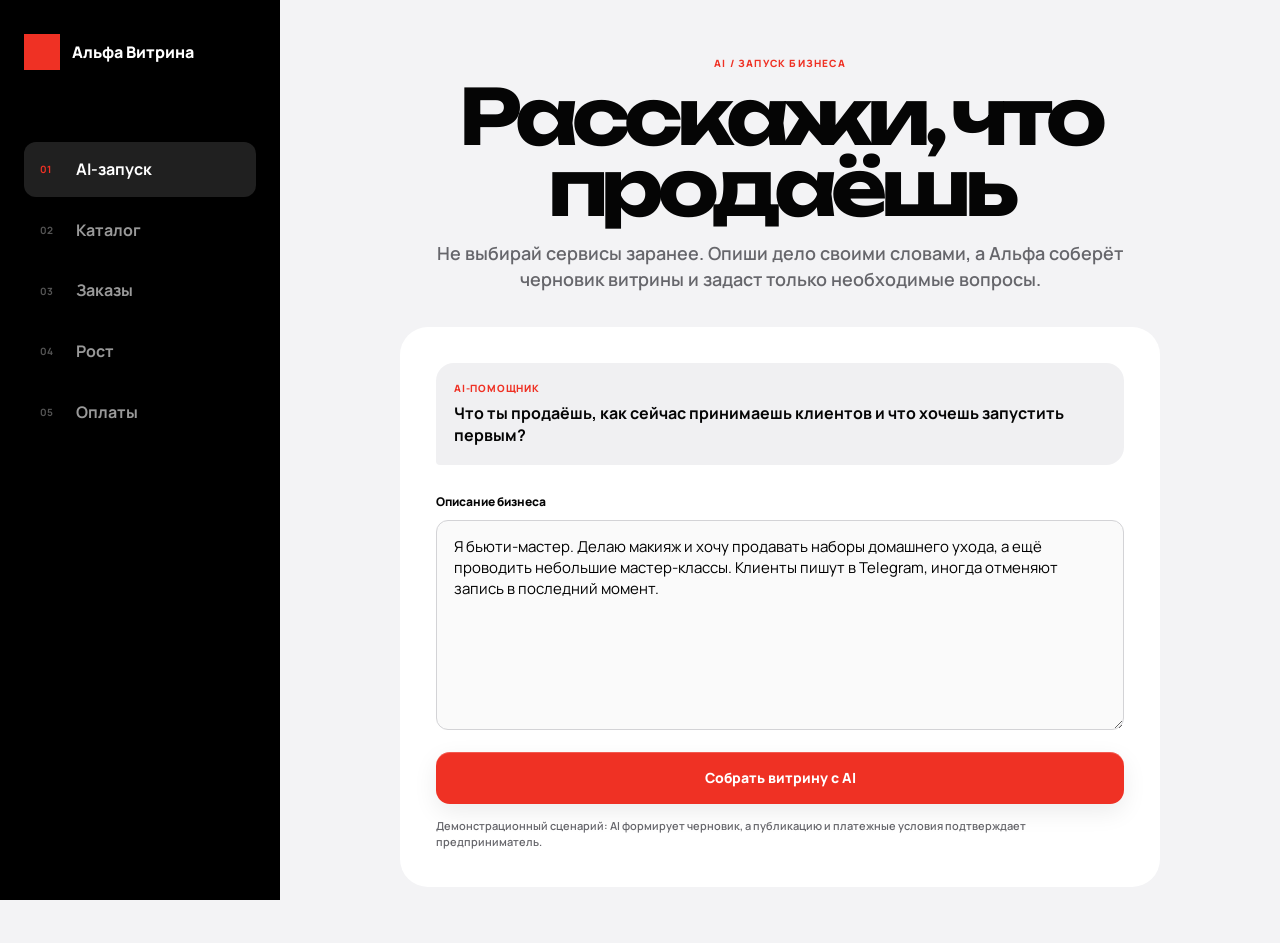
==== commit a2df4161: "fix: payment chart fold-back animation + modal spacing" ====
--- a/alfa-vitrina/dashboard.html
+++ b/alfa-vitrina/dashboard.html
@@ -14,27 +14,97 @@
     <aside class="sidebar">
       <a href="index.html" class="sidebar-logo"><span><img src="https://alfabank.servicecdn.ru/site-upload/25/fd/7064/Logo_D_white.svg" alt=""></span> Альфа Витрина</a>
       <ul class="sidebar-menu">
-        <li><a href="#products" class="sidebar-link active" data-dashboard-link="products"><span>01</span> Мои товары</a></li>
-        <li><a href="showcase.html" target="_blank" class="sidebar-link"><span>02</span> Витрина</a></li>
+        <li><a href="#setup" class="sidebar-link" data-dashboard-link="setup"><span>01</span> AI-запуск</a></li>
+        <li><a href="#products" class="sidebar-link active" data-dashboard-link="products"><span>02</span> Каталог</a></li>
         <li><a href="#orders" class="sidebar-link" data-dashboard-link="orders"><span>03</span> Заказы</a></li>
-        <li><a href="#payments" class="sidebar-link" data-dashboard-link="payments"><span>04</span> Оплаты</a></li>
-        <li><a href="#products" class="sidebar-link"><span>05</span> Настройки</a></li>
+        <li><a href="#growth" class="sidebar-link" data-dashboard-link="growth"><span>04</span> Рост</a></li>
+        <li><a href="#payments" class="sidebar-link" data-dashboard-link="payments"><span>05</span> Оплаты</a></li>
       </ul>
-      <img class="sidebar-art" src="https://alfabank.servicecdn.ru/site-upload/96/3c/21616/12.png" alt="" aria-hidden="true">
     </aside>
 
     <main class="main">
+      <section class="dashboard-view setup-view" data-dashboard-view="setup" hidden>
+        <div class="setup-heading">
+          <span class="crm-eyebrow">AI / запуск бизнеса</span>
+          <h1>Расскажи, что продаёшь</h1>
+          <p>Не выбирай сервисы заранее. Опиши дело своими словами, а Альфа соберёт черновик витрины и задаст только необходимые вопросы.</p>
+        </div>
+
+        <div class="setup-layout">
+          <div class="panel ai-setup-panel">
+            <div class="ai-message ai-message-system">
+              <span>AI-помощник</span>
+              <p>Что ты продаёшь, как сейчас принимаешь клиентов и что хочешь запустить первым?</p>
+            </div>
+            <label for="businessIdea">Описание бизнеса</label>
+            <textarea id="businessIdea" class="business-idea">Я бьюти-мастер. Делаю макияж и хочу продавать наборы домашнего ухода, а ещё проводить небольшие мастер-классы. Клиенты пишут в Telegram, иногда отменяют запись в последний момент.</textarea>
+            <button id="analyzeBusiness" class="btn btn-primary" type="button">Собрать витрину с AI</button>
+            <p class="demo-note">Демонстрационный сценарий: AI формирует черновик, а публикацию и платежные условия подтверждает предприниматель.</p>
+          </div>
+
+          <div id="aiBusinessDraft" class="panel ai-business-draft" hidden>
+            <div class="draft-head">
+              <div>
+                <span class="badge badge-green">Черновик готов</span>
+                <h2>Студия Леры</h2>
+              </div>
+              <span class="draft-confidence">3 сценария продаж</span>
+            </div>
+            <div class="draft-grid">
+              <article><span>Услуга</span><strong>Макияж</strong><small>Студия · запись · 90 минут</small></article>
+              <article><span>Товар</span><strong>Набор ухода</strong><small>Доставка или самовывоз</small></article>
+              <article><span>Событие</span><strong>Мастер-класс</strong><small>8 мест · полная оплата</small></article>
+            </div>
+            <div class="ai-question">
+              <strong>Предлагаю начать так</strong>
+              <p>Карты и СБП, запись по слотам, полная оплата мастер-класса. Предоплату за услуги пока не включаю: сначала проверим долю отмен.</p>
+            </div>
+            <div class="geo-question">
+              <div class="geo-question-head">
+                <span class="badge badge-pink">Нужна география</span>
+                <div>
+                  <strong>Где ты работаешь с клиентами?</strong>
+                  <p>AI заметил запись в студию и самовывоз. География повлияет на доступные слоты, доставку и то, кому показывать витрину.</p>
+                </div>
+              </div>
+              <div class="geo-fields">
+                <div class="form-group">
+                  <label for="serviceMode">Формат работы</label>
+                  <select id="serviceMode">
+                    <option value="В студии">В студии</option>
+                    <option value="С выездом">Выезжаю к клиенту</option>
+                    <option value="В студии и с выездом">В студии и с выездом</option>
+                    <option value="Только онлайн">Только онлайн</option>
+                  </select>
+                </div>
+                <div class="form-group">
+                  <label for="businessCity">Город</label>
+                  <input id="businessCity" value="Екатеринбург" autocomplete="address-level2">
+                </div>
+                <div class="form-group full">
+                  <label for="serviceArea">Районы или зона выезда</label>
+                  <input id="serviceArea" value="Центр, Втузгородок" placeholder="Например, центр и до 10 км">
+                </div>
+              </div>
+              <p class="geo-privacy">Точный адрес не публикуем: клиент увидит его только после подтверждённой записи.</p>
+            </div>
+            <label class="confirm-row"><input id="confirmDraft" type="checkbox"> Я проверила карточки, цены, географию и условия</label>
+            <button id="publishAiDraft" class="btn btn-green" type="button" disabled>Подтвердить и опубликовать</button>
+          </div>
+        </div>
+      </section>
+
       <div class="dashboard-view dashboard-content" data-dashboard-view="products">
         <div class="panel">
           <h1 class="panel-title">Настройки витрины</h1>
           <div class="form-grid">
             <div class="form-group full">
               <label for="shopName">Название магазина</label>
-              <input type="text" id="shopName" placeholder="Например, Кроссовки от Кирилла" value="Кроссовки 36-45">
+              <input type="text" id="shopName" placeholder="Например, Студия Леры" value="Студия Леры">
             </div>
             <div class="form-group full">
               <label for="shopDesc">Описание витрины</label>
-              <textarea id="shopDesc" placeholder="Расскажи, что ты продаёшь">Оригинальные кроссовки и удобная городская обувь. Доставка по всей России.</textarea>
+              <textarea id="shopDesc" placeholder="Расскажи, что ты продаёшь">Макияж, домашний уход и камерные мастер-классы в Екатеринбурге.</textarea>
             </div>
           </div>
         </div>
@@ -44,7 +114,7 @@
           <form id="productForm" class="form-grid">
             <div class="form-group">
               <label for="productName">Название</label>
-              <input type="text" id="productName" placeholder="Например, Nike Air Force" required>
+              <input type="text" id="productName" placeholder="Например, Вечерний макияж" required>
             </div>
             <div class="form-group">
               <label for="productPrice">Цена, ₽</label>
@@ -52,14 +122,16 @@
             </div>
             <div class="form-group">
               <label for="productImage">Фото (эмодзи или URL)</label>
-              <input type="text" id="productImage" placeholder="👟 или https://..." value="👟">
+              <input type="text" id="productImage" placeholder="✨ или https://..." value="✨">
             </div>
             <div class="form-group">
               <label for="productCategory">Категория</label>
               <select id="productCategory">
-                <option>Кроссовки</option>
-                <option>Одежда</option>
-                <option>Аксессуары</option>
+                <option>Услуга</option>
+                <option>Уход</option>
+                <option>Мастер-класс</option>
+                <option>Абонемент</option>
+                <option>Предзаказ</option>
                 <option>Другое</option>
               </select>
             </div>
@@ -90,7 +162,7 @@
           <h2 class="panel-title">Ссылка на витрину</h2>
           <p style="color: var(--text-secondary); margin-bottom: 16px;">Отправь эту ссылку клиентам или размести в соцсетях.</p>
           <div class="share-box">
-            <input type="text" id="showcaseLink" readonly value="https://alfa-vitrina.ru/s/krossovki36-45">
+            <input type="text" id="showcaseLink" readonly value="https://alfa-vitrina.ru/s/studiya-lery">
             <button id="copyLink" class="btn btn-secondary">Копировать</button>
             <a href="showcase.html" target="_blank" class="btn btn-outline">Открыть</a>
           </div>
@@ -110,12 +182,12 @@
         <div class="crm-metrics">
           <article class="crm-metric crm-metric-accent">
             <span>Выручка за июль</span>
-            <strong>84 360 ₽</strong>
+            <strong id="ordersRevenue">84 360 ₽</strong>
             <small>На 18% больше июня</small>
           </article>
           <article class="crm-metric">
             <span>Новые</span>
-            <strong>8</strong>
+            <strong id="newOrdersCount">8</strong>
             <small>Нужна обработка</small>
           </article>
           <article class="crm-metric">
@@ -125,8 +197,93 @@
           </article>
           <article class="crm-metric">
             <span>Средний чек</span>
-            <strong>8 436 ₽</strong>
-            <small>10 оплаченных заказов</small>
+            <strong id="averageOrderValue">8 436 ₽</strong>
+            <small id="paidOrdersCount">10 оплаченных заказов</small>
+          </article>
+        </div>
+
+        <div class="analytics-grid analytics-grid-orders">
+          <article class="panel analytics-card analytics-card-wide">
+            <div class="analytics-card-head">
+              <div>
+                <span class="crm-eyebrow">Динамика / 7 дней</span>
+                <h2 class="panel-title">Оплаченная выручка</h2>
+              </div>
+              <div class="chart-periods" aria-label="Период графика заказов">
+                <button class="active" type="button" data-chart-period="7">7 дней</button>
+                <button type="button" data-chart-period="30">30 дней</button>
+              </div>
+            </div>
+            <div class="chart-summary">
+              <strong id="ordersChartTotal">84 360 ₽</strong>
+              <span id="ordersChartDelta">+18% к прошлой неделе</span>
+            </div>
+            <div class="line-chart" data-chart="orders">
+              <svg viewBox="0 0 760 260" role="img" aria-label="График оплаченной выручки по дням">
+                <defs>
+                  <linearGradient id="ordersArea" x1="0" y1="0" x2="0" y2="1">
+                    <stop offset="0" stop-color="#ef3124" stop-opacity=".26"/>
+                    <stop offset="1" stop-color="#ef3124" stop-opacity="0"/>
+                  </linearGradient>
+                </defs>
+                <g class="chart-grid-lines">
+                  <line x1="45" y1="30" x2="735" y2="30"/><line x1="45" y1="90" x2="735" y2="90"/><line x1="45" y1="150" x2="735" y2="150"/><line x1="45" y1="210" x2="735" y2="210"/>
+                </g>
+                <path class="chart-area" fill="url(#ordersArea)" d="M45 210 C100 190 125 175 160 180 S235 205 275 145 S350 55 390 82 S445 175 505 160 S585 120 620 135 S690 80 735 48 L735 220 L45 220 Z"/>
+                <path class="chart-line chart-line-red" d="M45 210 C100 190 125 175 160 180 S235 205 275 145 S350 55 390 82 S445 175 505 160 S585 120 620 135 S690 80 735 48"/>
+                <g class="chart-points">
+                  <circle cx="45" cy="210" r="5"/><circle cx="160" cy="180" r="5"/><circle cx="275" cy="145" r="5"/><circle cx="390" cy="82" r="5"/><circle cx="505" cy="160" r="5"/><circle cx="620" cy="135" r="5"/><circle cx="735" cy="48" r="5"/>
+                </g>
+              </svg>
+              <div class="chart-axis-labels"><span>13 июл</span><span>14 июл</span><span>15 июл</span><span>16 июл</span><span>17 июл</span><span>18 июл</span><span>19 июл</span></div>
+            </div>
+          </article>
+
+          <article class="panel analytics-card order-status-card">
+            <div class="analytics-card-head">
+              <div><span class="crm-eyebrow">Поток заказов</span><h2 class="panel-title">По статусам</h2></div>
+              <span class="analytics-total">24</span>
+            </div>
+            <div class="donut-wrap">
+              <div class="donut donut-orders" role="img" aria-label="8 новых, 5 в работе, 11 завершённых"><span><strong>46%</strong><small>завершены</small></span></div>
+              <div class="donut-legend">
+                <div><i class="legend-red"></i><span>Новые</span><strong>8</strong></div>
+                <div><i class="legend-blue"></i><span>В работе</span><strong>5</strong></div>
+                <div><i class="legend-green"></i><span>Завершены</span><strong>11</strong></div>
+              </div>
+            </div>
+            <p class="analytics-footnote">Среднее время до завершения — 1 день 8 часов.</p>
+          </article>
+        </div>
+
+        <div class="analytics-grid analytics-grid-insights">
+          <article class="ai-copilot-card analytics-card" data-copilot="orders">
+            <div class="copilot-head">
+              <span class="copilot-mark">AI</span>
+              <div><span class="crm-eyebrow">AI Copilot / заказы</span><h2>Что сделать следующим</h2></div>
+            </div>
+            <div class="copilot-response" id="ordersCopilotResponse" aria-live="polite">
+              <strong>Повторные продажи можно поднять без скидки</strong>
+              <p>7 из 10 клиентов возвращаются за макияжем через 24–32 дня. Добавь напоминание о повторной записи через 26 дней и предложи набор ухода после услуги.</p>
+              <small>Основано на истории заказов и обезличенной когорте 128 похожих мастеров.</small>
+            </div>
+            <button id="ordersCopilotAction" class="btn btn-green copilot-primary-action" type="button" hidden>Создать комплект</button>
+            <div class="copilot-actions">
+              <button type="button" data-copilot-prompt="repeat">Повторные продажи</button>
+              <button type="button" data-copilot-prompt="bundle">Что продавать вместе</button>
+              <button type="button" data-copilot-prompt="cancel">Причины отмен</button>
+            </div>
+          </article>
+
+          <article class="panel analytics-card mix-card">
+            <span class="crm-eyebrow">Состав выручки</span>
+            <h2 class="panel-title">Что покупают</h2>
+            <div class="horizontal-bars">
+              <div><span>Макияж</span><strong>51%</strong><i><b style="--bar: 51%"></b></i></div>
+              <div><span>Мастер-классы</span><strong>32%</strong><i><b style="--bar: 32%"></b></i></div>
+              <div><span>Наборы ухода</span><strong>17%</strong><i><b style="--bar: 17%"></b></i></div>
+            </div>
+            <div class="mix-signal"><span>Сигнал</span><p>Набор ухода добавляют только в 12% заказов на макияж. У похожей когорты — 26%.</p></div>
           </article>
         </div>
 
@@ -144,42 +301,126 @@
             </div>
           </div>
 
-          <div class="crm-table crm-orders-table">
+          <div id="ordersTable" class="crm-table crm-orders-table">
             <div class="crm-table-head">
               <span>Заказ</span><span>Клиент</span><span>Состав</span><span>Статус</span><span>Сумма</span><span></span>
             </div>
             <article class="crm-row" data-order-status="new">
               <div data-label="Заказ"><strong>#1048</strong><small>Сегодня, 12:34</small></div>
               <div data-label="Клиент"><strong>Анна Соколова</strong><small>Telegram</small></div>
-              <div data-label="Состав"><strong>New Balance 530</strong><small>1 товар</small></div>
+              <div data-label="Состав"><strong>Макияж для события</strong><small>22 июля, 12:00</small></div>
               <div data-label="Статус"><span class="status status-new">Новый</span></div>
-              <div data-label="Сумма"><strong>9 490 ₽</strong><small class="paid">Оплачен</small></div>
+              <div data-label="Сумма"><strong>3 500 ₽</strong><small class="paid">Оплачен</small></div>
               <button type="button" class="row-action">Открыть</button>
             </article>
             <article class="crm-row" data-order-status="work">
               <div data-label="Заказ"><strong>#1047</strong><small>Сегодня, 10:18</small></div>
               <div data-label="Клиент"><strong>Максим Орлов</strong><small>Телефон</small></div>
-              <div data-label="Состав"><strong>Adidas Samba</strong><small>1 товар</small></div>
+              <div data-label="Состав"><strong>Набор домашнего ухода</strong><small>Доставка</small></div>
               <div data-label="Статус"><span class="status status-work">Доставка</span></div>
-              <div data-label="Сумма"><strong>7 990 ₽</strong><small class="paid">Оплачен</small></div>
+              <div data-label="Сумма"><strong>1 900 ₽</strong><small class="paid">Оплачен</small></div>
               <button type="button" class="row-action">Открыть</button>
             </article>
             <article class="crm-row" data-order-status="work">
               <div data-label="Заказ"><strong>#1046</strong><small>Вчера, 19:42</small></div>
               <div data-label="Клиент"><strong>Елена Ким</strong><small>VK</small></div>
-              <div data-label="Состав"><strong>Nike Air Force 1</strong><small>2 товара</small></div>
+              <div data-label="Состав"><strong>Мастер-класс по макияжу</strong><small>2 места</small></div>
               <div data-label="Статус"><span class="status status-work">Сборка</span></div>
-              <div data-label="Сумма"><strong>17 980 ₽</strong><small class="paid">Оплачен</small></div>
+              <div data-label="Сумма"><strong>9 800 ₽</strong><small class="paid">Оплачен</small></div>
               <button type="button" class="row-action">Открыть</button>
             </article>
             <article class="crm-row" data-order-status="done">
               <div data-label="Заказ"><strong>#1045</strong><small>18 июля, 16:05</small></div>
               <div data-label="Клиент"><strong>Илья Волков</strong><small>Telegram</small></div>
-              <div data-label="Состав"><strong>New Balance 530</strong><small>1 товар</small></div>
+              <div data-label="Состав"><strong>Макияж для события</strong><small>Получен</small></div>
               <div data-label="Статус"><span class="status status-done">Получен</span></div>
-              <div data-label="Сумма"><strong>9 490 ₽</strong><small class="paid">Оплачен</small></div>
+              <div data-label="Сумма"><strong>3 500 ₽</strong><small class="paid">Оплачен</small></div>
               <button type="button" class="row-action">Открыть</button>
             </article>
+          </div>
+        </div>
+      </section>
+
+      <section class="dashboard-view growth-view" data-dashboard-view="growth" hidden>
+        <div class="crm-heading">
+          <div>
+            <span class="crm-eyebrow">Рост / рекомендации</span>
+            <h1>Где теряется выручка</h1>
+            <p>Демо-данные показывают полный цикл: сигнал, изменение механики и измерение результата.</p>
+          </div>
+          <span class="badge badge-white">Когорта: 128 похожих мастеров</span>
+        </div>
+
+        <div class="funnel-grid">
+          <article><span>Просмотры</span><strong id="funnelViews">426</strong><small>100% воронки</small></article>
+          <article><span>Начали запись</span><strong id="funnelStarts">96</strong><small>22,5% просмотров</small></article>
+          <article><span>Записались</span><strong id="funnelBookings">61</strong><small>63,5% оформлений</small></article>
+          <article class="funnel-loss"><span>Состоялись</span><strong id="funnelCompleted">42</strong><small>19 отмен и неявок</small></article>
+        </div>
+
+        <div class="growth-grid">
+          <article class="recommendation-card">
+            <div class="recommendation-topline">
+              <span class="badge badge-pink">Найдена потеря</span>
+              <span class="recommendation-impact">≈ 22 800 ₽ / месяц</span>
+            </div>
+            <h2>31% записей отменяются</h2>
+            <p>У обезличенной группы похожих бьюти-мастеров с предоплатой доля отмен ниже. Попробуй брать 20% при записи.</p>
+            <div class="cohort-compare">
+              <div><span>У тебя</span><strong>31%</strong><small>отмен и неявок</small></div>
+              <div><span>Похожая когорта</span><strong>18%</strong><small>при предоплате</small></div>
+            </div>
+            <button id="enablePrepayment" class="btn btn-primary" type="button">Включить предоплату 20%</button>
+            <p class="demo-note">Условие будет добавлено на витрину только после подтверждения. Отключить механику можно в любой момент.</p>
+          </article>
+
+          <article id="experimentCard" class="experiment-card">
+            <span class="crm-eyebrow">Эксперимент / 14 дней</span>
+            <h2 id="experimentTitle">Ждёт запуска</h2>
+            <p id="experimentDescription">После включения предоплаты здесь появится сравнение с предыдущим периодом.</p>
+            <div class="experiment-result" hidden>
+              <div><span>До</span><strong>31%</strong><small>отмен</small></div>
+              <div class="experiment-arrow">→</div>
+              <div><span>После</span><strong>18%</strong><small>отмен</small></div>
+            </div>
+            <div class="experiment-uplift" hidden>
+              <strong>+12 400 ₽</strong>
+              <span>оплаченной выручки после комиссий</span>
+            </div>
+            <button id="disablePrepayment" class="btn btn-outline" type="button" hidden>Отключить механику</button>
+            <p class="experiment-disclaimer" hidden>Результат симулирован для демонстрации интерфейса. В продукте вывод строится по контрольной группе или корректному сравнению периодов.</p>
+          </article>
+        </div>
+
+        <div class="panel next-product-card">
+          <div>
+            <span class="crm-eyebrow">Следующий инструмент</span>
+            <h2 class="panel-title">Подели пока не нужен</h2>
+            <p>Средний чек услуг ниже порога, при котором BNPL способен увеличить число оплаченных заказов. Альфа покажет предложение только после появления сигнала.</p>
+          </div>
+          <span class="next-product-status">Не подключаем без пользы</span>
+        </div>
+
+        <div class="panel growth-path-card">
+          <div class="growth-path-head">
+            <div>
+              <span class="crm-eyebrow">Платёжный контур роста</span>
+              <h2 class="panel-title">Инструменты появляются по сигналу</h2>
+              <p>Не каталог сервисов, а следующий полезный шаг для текущей стадии бизнеса.</p>
+            </div>
+            <span class="badge badge-green">История сохраняется</span>
+          </div>
+          <div class="growth-path" role="tablist" aria-label="Этапы роста бизнеса">
+            <button class="active" type="button" data-growth-stage="start"><span>01</span><strong>Старт</strong><small>СБП · карты · AlfaPay</small></button>
+            <button type="button" data-growth-stage="regular"><span>02</span><strong>Повторы</strong><small>Абонементы · рекурренты</small></button>
+            <button type="button" data-growth-stage="offline"><span>03</span><strong>Студия</strong><small>AlfaPOS · касса</small></button>
+            <button type="button" data-growth-stage="team"><span>04</span><strong>Команда</strong><small>Выплаты · чаевые</small></button>
+            <button type="button" data-growth-stage="business"><span>05</span><strong>ИП и РКО</strong><small>Налоговый контур</small></button>
+            <button type="button" data-growth-stage="checkout"><span>06</span><strong>Свой сайт</strong><small>Checkout · Analytics SDK</small></button>
+          </div>
+          <div id="growthStageDetail" class="growth-stage-detail" aria-live="polite">
+            <div><span>Текущий сигнал</span><strong>Первая витрина опубликована</strong></div>
+            <p>Подключены только необходимые способы оплаты. Следующий продукт появится после подтверждённого сигнала роста.</p>
           </div>
         </div>
       </section>
@@ -205,9 +446,81 @@
         </div>
 
         <div class="payment-metrics">
-          <article><span>Поступило за месяц</span><strong>84 360 ₽</strong><small>12 платежей</small></article>
+          <article><span>Поступило за месяц</span><strong id="paymentsReceived">84 360 ₽</strong><small id="paymentsCount">12 платежей</small></article>
           <article><span>Ожидает зачисления</span><strong>7 939,20 ₽</strong><small>1 платёж</small></article>
           <article><span>Комиссия</span><strong>2 169,20 ₽</strong><small>2,5% от оборота</small></article>
+        </div>
+
+        <div class="analytics-grid payments-analytics-grid">
+          <article class="panel analytics-card analytics-card-wide payment-overview-card">
+            <div class="analytics-card-head">
+              <div><span class="crm-eyebrow">Финансовая аналитика</span><h2 class="panel-title">Обзор ключевых показателей</h2></div>
+              <span class="badge badge-white">Последние 7 дней</span>
+            </div>
+            <div class="metric-tabs" role="tablist" aria-label="Метрика финансового графика">
+              <button class="active" type="button" data-payment-metric="revenue"><span>Выручка</span><strong>24 755 ₽</strong></button>
+              <button type="button" data-payment-metric="refunds"><span>Возвраты</span><strong>3 500 ₽</strong></button>
+              <button type="button" data-payment-metric="fees"><span>Комиссии</span><strong>618 ₽</strong></button>
+              <button type="button" data-payment-metric="average"><span>Средний чек</span><strong>3 094 ₽</strong></button>
+            </div>
+            <div class="line-chart payment-line-chart" data-chart="payments">
+              <svg viewBox="0 0 760 260" role="img" aria-label="График выбранного финансового показателя">
+                <defs>
+                  <linearGradient id="paymentsArea" x1="0" y1="0" x2="0" y2="1"><stop offset="0" stop-color="#32a77d" stop-opacity=".3"/><stop offset="1" stop-color="#32a77d" stop-opacity="0"/></linearGradient>
+                </defs>
+                <g class="chart-grid-lines"><line x1="45" y1="30" x2="735" y2="30"/><line x1="45" y1="90" x2="735" y2="90"/><line x1="45" y1="150" x2="735" y2="150"/><line x1="45" y1="210" x2="735" y2="210"/></g>
+                <path id="paymentChartArea" class="chart-area" fill="url(#paymentsArea)" d="M45 180 C64.2 183.3 121.7 195.8 160 200 C198.3 204.2 236.7 225.0 275 205 C313.3 185.0 351.7 82.5 390 80 C428.3 77.5 466.7 170.8 505 190 C543.3 209.2 581.7 213.0 620 195 C658.3 177.0 715.8 100.8 735 82 L735 220 L45 220 Z"/>
+                <path id="paymentChartLine" class="chart-line chart-line-green" d="M45 180 C64.2 183.3 121.7 195.8 160 200 C198.3 204.2 236.7 225.0 275 205 C313.3 185.0 351.7 82.5 390 80 C428.3 77.5 466.7 170.8 505 190 C543.3 209.2 581.7 213.0 620 195 C658.3 177.0 715.8 100.8 735 82"/>
+                <g id="paymentChartPoints" class="chart-points chart-points-green"><circle cx="45" cy="180" r="5"/><circle cx="160" cy="200" r="5"/><circle cx="275" cy="205" r="5"/><circle cx="390" cy="80" r="5"/><circle cx="505" cy="190" r="5"/><circle cx="620" cy="195" r="5"/><circle cx="735" cy="82" r="5"/></g>
+              </svg>
+              <div class="chart-axis-labels"><span>13 июл</span><span>14 июл</span><span>15 июл</span><span>16 июл</span><span>17 июл</span><span>18 июл</span><span>19 июл</span></div>
+            </div>
+          </article>
+
+          <article class="panel analytics-card payment-method-card">
+            <span class="crm-eyebrow">Методы оплаты</span>
+            <h2 class="panel-title">Как платят</h2>
+            <div class="donut-wrap donut-wrap-vertical">
+              <div class="donut donut-payments" role="img" aria-label="58% СБП, 34% карты, 8% AlfaPay"><span><strong>58%</strong><small>СБП</small></span></div>
+              <div class="donut-legend">
+                <div><i class="legend-green"></i><span>СБП</span><strong>58%</strong></div>
+                <div><i class="legend-blue"></i><span>Карты</span><strong>34%</strong></div>
+                <div><i class="legend-pink"></i><span>AlfaPay</span><strong>8%</strong></div>
+              </div>
+            </div>
+            <div class="method-saving"><span>Экономия на комиссии</span><strong>1 240 ₽</strong><small>за счёт доли СБП</small></div>
+          </article>
+        </div>
+
+        <div class="analytics-grid analytics-grid-insights">
+          <article class="ai-copilot-card analytics-card" data-copilot="payments">
+            <div class="copilot-head">
+              <span class="copilot-mark">AI</span>
+              <div><span class="crm-eyebrow">AI Copilot / оплаты</span><h2>Платёжный разбор</h2></div>
+            </div>
+            <div class="copilot-response" id="paymentsCopilotResponse" aria-live="polite">
+              <strong>СБП уже экономит комиссию, но есть ещё потенциал</strong>
+              <p>Покажи СБП первым способом на мобильных устройствах. По похожей когорте это может перевести ещё 9–13% оплат с карт без снижения конверсии.</p>
+              <small>Copilot оптимизирует оплаченную выручку после возвратов и комиссий, а не прибыль.</small>
+            </div>
+            <div class="copilot-actions">
+              <button type="button" data-copilot-prompt="fees">Снизить комиссию</button>
+              <button type="button" data-copilot-prompt="refunds">Разобрать возвраты</button>
+              <button type="button" data-copilot-prompt="payout">Когда выплата</button>
+            </div>
+          </article>
+
+          <article class="panel analytics-card finance-breakdown-card">
+            <span class="crm-eyebrow">После оплаты</span>
+            <h2 class="panel-title">Чистая выручка</h2>
+            <div class="finance-waterfall">
+              <div><span>Оплачено</span><strong>24 755 ₽</strong></div>
+              <div class="negative"><span>Возвраты</span><strong>−3 500 ₽</strong></div>
+              <div class="negative"><span>Комиссии</span><strong>−618 ₽</strong></div>
+              <div class="total"><span>После платежей</span><strong>20 637 ₽</strong></div>
+            </div>
+            <p class="analytics-footnote">Себестоимость не подключена, поэтому прибыль не рассчитывается.</p>
+          </article>
         </div>
 
         <div class="panel crm-panel">
@@ -223,7 +536,7 @@
             </select>
           </div>
 
-          <div class="crm-table payments-table">
+          <div id="paymentsTable" class="crm-table payments-table">
             <div class="crm-table-head">
               <span>Операция</span><span>Заказ</span><span>Способ</span><span>Статус</span><span>Сумма</span>
             </div>
@@ -232,14 +545,14 @@
               <div data-label="Заказ"><strong>#1048</strong><small>Анна Соколова</small></div>
               <div data-label="Способ"><strong>СБП</strong><small>Мгновенно</small></div>
               <div data-label="Статус"><span class="status status-done">Зачислен</span></div>
-              <div data-label="Сумма"><strong class="amount-positive">+9 252,75 ₽</strong><small>Комиссия 237,25 ₽</small></div>
+              <div data-label="Сумма"><strong class="amount-positive">+3 412,50 ₽</strong><small>Комиссия 87,50 ₽</small></div>
             </article>
             <article class="crm-row">
               <div data-label="Операция"><strong>Оплата</strong><small>Сегодня, 10:18</small></div>
               <div data-label="Заказ"><strong>#1047</strong><small>Максим Орлов</small></div>
               <div data-label="Способ"><strong>Карта</strong><small>•• 4582</small></div>
               <div data-label="Статус"><span class="status status-work">В обработке</span></div>
-              <div data-label="Сумма"><strong>+7 790,25 ₽</strong><small>Комиссия 199,75 ₽</small></div>
+              <div data-label="Сумма"><strong>+1 852,50 ₽</strong><small>Комиссия 47,50 ₽</small></div>
             </article>
             <article class="crm-row">
               <div data-label="Операция"><strong>Выплата</strong><small>18 июля, 09:00</small></div>
@@ -253,7 +566,7 @@
               <div data-label="Заказ"><strong>#1039</strong><small>Ольга Миронова</small></div>
               <div data-label="Способ"><strong>Карта</strong><small>•• 7810</small></div>
               <div data-label="Статус"><span class="status status-refund">Возврат</span></div>
-              <div data-label="Сумма"><strong class="amount-negative">−8 990 ₽</strong><small>Комиссия возвращена</small></div>
+              <div data-label="Сумма"><strong class="amount-negative">−3 500 ₽</strong><small>Комиссия возвращена</small></div>
             </article>
           </div>
         </div>
--- a/alfa-vitrina/styles.css
+++ b/alfa-vitrina/styles.css
@@ -33,6 +33,7 @@
 img { max-width: 100%; display: block; }
 a { color: inherit; text-decoration: none; }
 button { font-family: var(--font-body); }
+[hidden] { display: none !important; }
 
 .container { width: min(1320px, calc(100% - 64px)); margin: 0 auto; }
 .container-narrow { width: min(760px, calc(100% - 48px)); margin: 0 auto; }
@@ -211,6 +212,7 @@
 .badge-green { color: black; background: var(--s-green); }
 .badge-pink { background: var(--s-pink); }
 .badge-white { color: black; background: white; }
+.showcase-location { color: white; border: 1px solid rgba(255,255,255,.5); background: rgba(0,0,0,.15); }
 .brand-badge { gap: 8px; padding: 7px 12px; background: white; }
 .brand-badge > span { width: 12px; height: 17px; display: grid; place-items: center; background: transparent; }
 .brand-badge img { width: 12px; height: 17px; filter: brightness(0) saturate(100%) invert(24%) sepia(93%) saturate(4114%) hue-rotate(352deg) brightness(101%) contrast(88%); }
@@ -224,15 +226,36 @@
 .showcase-future-art { position: absolute; z-index: 1; right: -8%; bottom: -5%; width: min(58vw, 820px); filter: saturate(1.12); transform: rotate(-8deg); }
 .showcase-products { padding: 100px 0; background: var(--bg); }
 .showcase-grid { display: grid; grid-template-columns: repeat(auto-fill, minmax(280px, 1fr)); gap: 16px; }
-.showcase-card { overflow: hidden; border-radius: 24px; background: white; transition: transform .25s; }
-.showcase-card:hover { transform: translateY(-8px); }
+.showcase-card { overflow: hidden; border-radius: 24px; background: white; cursor: pointer; transition: transform .25s, box-shadow .25s; }
+.showcase-card:hover { transform: translateY(-8px); box-shadow: 0 22px 50px rgba(0,0,0,.1); }
+.showcase-card:focus-visible { outline: 3px solid var(--a-red); outline-offset: 4px; }
 .showcase-card-img { aspect-ratio: 1.05; display: grid; place-items: center; overflow: hidden; color: rgba(0,0,0,.2); background: #dddde0; font-family: var(--font-display); font-size: 72px; }
 .showcase-card-img:nth-child(odd) { background: #e5e5e7; }
 .showcase-card-img img { width: 100%; height: 100%; object-fit: cover; }
-.showcase-card-body { padding: 24px; }
+.showcase-card-body { padding: 20px 22px 22px; }
 .showcase-card-title { margin-bottom: 8px; font-family: var(--font-display); font-size: 17px; letter-spacing: -.04em; }
-.showcase-card-price { margin-bottom: 18px; color: var(--a-red); font-size: 23px; font-weight: 800; }
-.showcase-card-desc { min-height: 64px; margin-bottom: 20px; color: var(--text-secondary); font-size: 14px; font-weight: 600; }
+.showcase-card-price { color: var(--a-red); font-size: 21px; font-weight: 800; }
+.showcase-card-desc { color: var(--text-secondary); font-size: 14px; font-weight: 600; }
+
+.product-dialog { position: fixed; inset: 0; width: min(980px, calc(100% - 40px)); max-width: none; max-height: min(760px, calc(100vh - 40px)); margin: auto; padding: 0; overflow: hidden; border: 0; border-radius: 30px; background: white; box-shadow: 0 40px 120px rgba(0,0,0,.35); }
+.product-dialog::backdrop { background: rgba(0,0,0,.62); backdrop-filter: blur(8px); }
+.product-dialog-layout { display: grid; grid-template-columns: 1.05fr .95fr; min-height: 580px; }
+.product-dialog-image { min-height: 580px; display: grid; place-items: center; overflow: hidden; background: #ececef; font-size: 80px; }
+.product-dialog-image img { width: 100%; height: 100%; object-fit: cover; }
+.product-dialog-content { display: flex; flex-direction: column; padding: 34px; }
+.product-dialog-topline { display: flex; align-items: center; justify-content: space-between; gap: 20px; margin-bottom: 46px; }
+.product-dialog-category { padding: 7px 10px; border-radius: 999px; color: #555; background: #f0f0f2; font-size: 9px; font-weight: 800; letter-spacing: .06em; text-transform: uppercase; }
+.dialog-close { padding: 8px 0; border: 0; color: #777; background: transparent; font-size: 12px; font-weight: 800; cursor: pointer; }
+.dialog-close:hover { color: black; }
+.product-dialog h2 { margin-bottom: 14px; font-family: var(--font-display); font-size: clamp(2rem, 4vw, 3.4rem); line-height: .96; letter-spacing: -.07em; }
+.product-dialog-price { margin-bottom: 28px; color: var(--a-red); font-size: 28px; font-weight: 800; }
+.product-dialog-desc { color: var(--text-secondary); font-size: 15px; font-weight: 600; line-height: 1.55; }
+.product-dialog-meta { display: grid; grid-template-columns: repeat(3, 1fr); gap: 8px; margin-top: 30px; margin-bottom: 18px; }
+.product-dialog-meta div { padding: 12px; border-radius: 12px; background: #f4f4f5; }
+.product-dialog-meta span, .product-dialog-meta strong { display: block; }
+.product-dialog-meta span { margin-bottom: 5px; color: #888; font-size: 8px; font-weight: 800; text-transform: uppercase; }
+.product-dialog-meta strong { font-size: 11px; }
+.product-dialog-buy { width: 100%; margin-top: auto; }
 .showcase-footer { padding: 48px 0; color: #aaa; background: black; text-align: center; font-size: 13px; }
 .showcase-footer-logo { width: 18px; height: 24px; margin: 0 auto 18px; }
 
@@ -244,7 +267,6 @@
 .sidebar-link > span { width: 22px; color: #555; font-size: 10px; }
 .sidebar-link:hover, .sidebar-link.active { color: white; background: #202020; }
 .sidebar-link.active > span { color: var(--a-red); }
-.sidebar-art { position: absolute; left: -95px; bottom: 32px; width: 430px; pointer-events: none; transform: rotate(12deg); }
 .main { min-width: 0; padding: 56px; background: var(--bg); }
 .dashboard-content { width: min(900px, 100%); margin: 0 auto; }
 .dashboard-view[hidden] { display: none; }
@@ -257,15 +279,18 @@
 input, textarea, select { width: 100%; padding: 15px 17px; border: 1px solid var(--border); border-radius: 12px; background: #fafafa; font-family: var(--font-body); font-size: 15px; transition: border .2s, box-shadow .2s; }
 input:focus, textarea:focus, select:focus { outline: none; border-color: var(--a-red); box-shadow: 0 0 0 3px rgba(239,49,36,.1); }
 textarea { min-height: 110px; resize: vertical; }
-.product-list { display: grid; grid-template-columns: repeat(auto-fill, minmax(210px, 1fr)); gap: 14px; }
-.product-card { overflow: hidden; border: 1px solid var(--border); border-radius: 18px; background: white; }
-.product-card-img { aspect-ratio: 1.2; display: grid; place-items: center; overflow: hidden; background: #eee; font-size: 48px; }
+.product-list { display: grid; grid-template-columns: repeat(auto-fill, minmax(190px, 1fr)); grid-auto-rows: 1fr; align-items: stretch; gap: 14px; }
+.product-card { position: relative; overflow: hidden; border: 0; border-radius: 18px; background: #f4f4f5; transition: transform .2s, box-shadow .2s; }
+.product-card:hover { transform: translateY(-4px); box-shadow: 0 18px 36px rgba(0,0,0,.08); }
+.product-card-img { aspect-ratio: 1; display: grid; place-items: center; overflow: hidden; background: #eee; font-size: 48px; }
 .product-card-img img { width: 100%; height: 100%; object-fit: cover; }
 .product-card-img.is-emoji, .showcase-card-img.is-emoji { background: var(--s-green); }
-.product-card-body { padding: 18px; }
-.product-card-title { margin-bottom: 5px; font-weight: 800; }
+.product-card-body { padding: 15px 16px 17px; background: white; }
+.product-card-title { min-height: 2.6em; margin-bottom: 6px; overflow: hidden; font-weight: 800; line-height: 1.3; }
 .product-card-price { color: var(--a-red); font-size: 18px; font-weight: 800; }
-.product-card-desc { margin-top: 10px; color: var(--text-secondary); font-size: 13px; }
+.product-card-desc { color: var(--text-secondary); font-size: 13px; }
+.delete-product { position: absolute; z-index: 2; top: 9px; right: 9px; padding: 7px 9px; border: 1px solid rgba(255,255,255,.65); border-radius: 999px; color: #333; background: rgba(255,255,255,.84); font-family: var(--font-body); font-size: 9px; font-weight: 800; cursor: pointer; backdrop-filter: blur(10px); }
+.delete-product:hover { color: white; border-color: var(--a-red); background: var(--a-red); }
 .share-box { display: flex; align-items: stretch; gap: 10px; }
 .share-box input { min-width: 0; flex: 1; }
 .empty-state { grid-column: 1 / -1; padding: 58px 24px; color: var(--text-secondary); text-align: center; }
@@ -321,6 +346,220 @@
 .payment-metrics article { display: flex; flex-direction: column; min-height: 135px; padding: 22px; border-radius: 22px; background: white; }
 .payment-metrics strong { margin-top: auto; font-family: var(--font-display); font-size: 22px; letter-spacing: -.05em; }
 .period-select { width: auto; min-width: 150px; padding: 10px 36px 10px 12px; font-size: 12px; font-weight: 700; }
+.analytics-grid { display: grid; grid-template-columns: minmax(0, 1.65fr) minmax(300px, .75fr); gap: 18px; margin-bottom: 18px; }
+.analytics-grid-insights { grid-template-columns: minmax(0, 1.35fr) minmax(320px, .65fr); }
+.analytics-card { min-width: 0; margin-bottom: 0; }
+.analytics-card-wide { padding: 28px; }
+.analytics-card-head { display: flex; align-items: flex-start; justify-content: space-between; gap: 24px; margin-bottom: 18px; }
+.analytics-card-head .panel-title { margin-bottom: 0; }
+.analytics-total { min-width: 54px; height: 54px; display: grid; place-items: center; border-radius: 50%; color: white; background: black; font-family: var(--font-display); font-size: 16px; }
+.chart-periods { display: flex; gap: 4px; padding: 4px; border-radius: 12px; background: var(--bg); }
+.chart-periods button { padding: 8px 11px; border: 0; border-radius: 9px; color: #777; background: transparent; font-size: 10px; font-weight: 800; cursor: pointer; }
+.chart-periods button.active { color: white; background: black; }
+.chart-summary { display: flex; align-items: baseline; gap: 14px; margin: 4px 0 12px; }
+.chart-summary strong { font-family: var(--font-display); font-size: 30px; letter-spacing: -.06em; }
+.chart-summary span { color: #3d8e00; font-size: 11px; font-weight: 800; }
+.line-chart { position: relative; min-height: 260px; }
+.line-chart svg { width: 100%; height: auto; overflow: visible; }
+.chart-grid-lines line { stroke: #dedee2; stroke-width: 1; stroke-dasharray: 5 7; }
+.chart-line { fill: none; stroke-width: 4; stroke-linecap: round; stroke-linejoin: round; }
+.chart-line-red { stroke: var(--a-red); }
+.chart-line-green { stroke: #32a77d; }
+.chart-points circle { fill: white; stroke: var(--a-red); stroke-width: 3; }
+.chart-points-green circle { stroke: #32a77d; }
+.chart-axis-labels { display: grid; grid-template-columns: repeat(7, 1fr); margin: -7px 2.2% 0 5.5%; color: #888; font-size: 9px; font-weight: 700; text-align: center; }
+.chart-axis-labels span:first-child { text-align: left; }
+.chart-axis-labels span:last-child { text-align: right; }
+.order-status-card, .payment-method-card { padding: 28px; }
+.donut-wrap { display: flex; align-items: center; gap: 24px; margin: 30px 0 24px; }
+.donut-wrap-vertical { align-items: stretch; flex-direction: column; }
+.donut { flex: 0 0 auto; width: 160px; height: 160px; display: grid; place-items: center; border-radius: 50%; position: relative; }
+.donut::after { content: ""; position: absolute; inset: 24px; border-radius: 50%; background: white; }
+.donut-orders { background: conic-gradient(var(--a-red) 0 33%, #296df6 33% 54%, var(--s-green) 54% 100%); }
+.donut-payments { align-self: center; background: conic-gradient(#32a77d 0 58%, #296df6 58% 92%, var(--s-pink) 92% 100%); }
+.donut > span { position: relative; z-index: 2; text-align: center; }
+.donut strong, .donut small { display: block; }
+.donut strong { font-family: var(--font-display); font-size: 22px; letter-spacing: -.06em; }
+.donut small { margin-top: 3px; color: #888; font-size: 8px; font-weight: 800; text-transform: uppercase; }
+.donut-legend { min-width: 0; flex: 1; display: grid; gap: 13px; }
+.donut-legend div { display: grid; grid-template-columns: 9px 1fr auto; align-items: center; gap: 9px; }
+.donut-legend i { width: 9px; height: 9px; border-radius: 50%; }
+.donut-legend span { color: var(--text-secondary); font-size: 11px; font-weight: 700; }
+.donut-legend strong { font-size: 12px; }
+.legend-red { background: var(--a-red); }
+.legend-blue { background: #296df6; }
+.legend-green { background: #32a77d; }
+.legend-pink { background: var(--s-pink); }
+.analytics-footnote { margin-top: auto; color: var(--text-secondary); font-size: 10px; font-weight: 600; }
+.ai-copilot-card { min-height: 390px; display: flex; flex-direction: column; padding: 30px; border-radius: 28px; color: white; background: #0b0b0b; overflow: hidden; position: relative; }
+.ai-copilot-card::after { content: ""; position: absolute; right: -70px; top: -90px; width: 230px; height: 230px; border: 48px solid var(--s-pink); border-radius: 50%; opacity: .18; pointer-events: none; }
+.copilot-head { display: flex; align-items: center; gap: 14px; margin-bottom: 28px; position: relative; z-index: 1; }
+.copilot-mark { width: 48px; height: 48px; display: grid; place-items: center; border-radius: 15px; color: black; background: var(--s-green); font-family: var(--font-display); font-size: 13px; }
+.copilot-head .crm-eyebrow { margin-bottom: 5px; color: var(--s-green); }
+.copilot-head h2 { font-family: var(--font-display); font-size: 20px; letter-spacing: -.05em; }
+.copilot-response { min-height: 155px; padding: 20px; border: 1px solid #303030; border-radius: 18px; background: #171717; position: relative; z-index: 1; }
+.copilot-response strong { display: block; margin-bottom: 8px; font-size: 14px; }
+.copilot-response p { color: #bbb; font-size: 12px; font-weight: 600; line-height: 1.55; }
+.copilot-response small { display: block; margin-top: 14px; color: #6f6f6f; font-size: 9px; font-weight: 700; }
+.copilot-primary-action { align-self: flex-start; margin-top: 12px; min-height: 42px; padding: 10px 15px; position: relative; z-index: 1; }
+.copilot-actions { display: flex; flex-wrap: wrap; gap: 6px; margin-top: auto; padding-top: 18px; position: relative; z-index: 1; }
+.copilot-actions button { padding: 9px 11px; border: 1px solid #333; border-radius: 999px; color: #bbb; background: #171717; font-family: var(--font-body); font-size: 9px; font-weight: 800; cursor: pointer; }
+.copilot-actions button:hover, .copilot-actions button.active { color: black; border-color: var(--s-green); background: var(--s-green); }
+.mix-card, .finance-breakdown-card { padding: 28px; }
+.horizontal-bars { display: grid; gap: 20px; margin-top: 26px; }
+.horizontal-bars > div { display: grid; grid-template-columns: 1fr auto; gap: 7px 16px; }
+.horizontal-bars span, .horizontal-bars strong { font-size: 11px; font-weight: 800; }
+.horizontal-bars i { grid-column: 1 / -1; height: 9px; overflow: hidden; border-radius: 999px; background: #eeeef0; }
+.horizontal-bars b { display: block; width: var(--bar); height: 100%; border-radius: inherit; background: var(--a-red); transform-origin: left center; }
+.mix-signal { margin-top: 28px; padding: 16px; border-radius: 16px; background: rgba(143,255,0,.22); }
+.mix-signal span { color: #3d7800; font-size: 8px; font-weight: 800; text-transform: uppercase; }
+.mix-signal p { margin-top: 5px; color: #415332; font-size: 11px; font-weight: 700; }
+.metric-tabs { display: grid; grid-template-columns: repeat(4, 1fr); gap: 6px; margin-bottom: 18px; }
+.metric-tabs button { min-width: 0; padding: 14px; border: 1px solid var(--border); border-radius: 14px; color: var(--text-secondary); background: white; text-align: left; cursor: pointer; }
+.metric-tabs button.active { color: #227659; border-color: #32a77d; background: #effaf6; box-shadow: inset 0 -3px 0 #32a77d; }
+.metric-tabs span, .metric-tabs strong { display: block; }
+.metric-tabs span { margin-bottom: 8px; font-size: 9px; font-weight: 800; }
+.metric-tabs strong { overflow: hidden; color: black; font-family: var(--font-display); font-size: 15px; letter-spacing: -.05em; text-overflow: ellipsis; white-space: nowrap; }
+.payment-line-chart { min-height: 240px; }
+.method-saving { margin-top: auto; padding: 17px; border-radius: 17px; background: #f1f8f5; }
+.method-saving span, .method-saving strong, .method-saving small { display: block; }
+.method-saving span { color: #39775f; font-size: 9px; font-weight: 800; text-transform: uppercase; }
+.method-saving strong { margin: 7px 0 3px; font-family: var(--font-display); font-size: 22px; }
+.method-saving small { color: #777; font-size: 9px; font-weight: 700; }
+.finance-waterfall { display: grid; gap: 9px; margin-top: 24px; }
+.finance-waterfall div { display: flex; align-items: center; justify-content: space-between; gap: 16px; padding: 13px 0; border-bottom: 1px solid var(--border); }
+.finance-waterfall span { color: var(--text-secondary); font-size: 11px; font-weight: 700; }
+.finance-waterfall strong { font-size: 13px; }
+.finance-waterfall .negative strong { color: var(--a-red); }
+.finance-waterfall .total { margin-top: 3px; padding: 16px; border: 0; border-radius: 15px; color: white; background: black; }
+.finance-waterfall .total span { color: #aaa; }
+.finance-waterfall .total strong { font-family: var(--font-display); font-size: 17px; }
+.setup-view, .growth-view { width: min(1180px, 100%); margin: 0 auto; }
+.setup-heading { max-width: 860px; margin-bottom: 34px; }
+.setup-view:not(.is-analyzed) .setup-heading { margin-right: auto; margin-left: auto; text-align: center; }
+.setup-heading h1 { margin-bottom: 18px; font-family: var(--font-display); font-size: clamp(2.8rem, 6vw, 5.8rem); line-height: .92; letter-spacing: -.08em; }
+.setup-heading p { max-width: 720px; color: var(--text-secondary); font-size: 18px; font-weight: 600; }
+.setup-view:not(.is-analyzed) .setup-heading p { margin-right: auto; margin-left: auto; }
+.setup-layout { display: block; }
+.setup-layout.is-analyzed { display: grid; grid-template-columns: .85fr 1.15fr; align-items: start; gap: 18px; }
+.ai-setup-panel { width: min(760px, 100%); margin: 0 auto; }
+.setup-layout.is-analyzed .ai-setup-panel { position: sticky; top: 24px; width: auto; margin: 0; }
+.ai-message { margin-bottom: 24px; padding: 18px; border-radius: 18px 18px 18px 4px; background: #f0f0f2; }
+.ai-message > span { display: block; margin-bottom: 7px; color: var(--a-red); font-size: 10px; font-weight: 800; letter-spacing: .08em; text-transform: uppercase; }
+.ai-message p { font-weight: 700; }
+.business-idea { min-height: 210px; margin: 8px 0 16px; }
+.ai-setup-panel .btn { width: 100%; }
+.demo-note { margin-top: 14px; color: var(--text-secondary); font-size: 11px; font-weight: 600; line-height: 1.5; }
+.draft-head { display: flex; align-items: flex-start; justify-content: space-between; gap: 18px; margin-bottom: 24px; }
+.draft-head h2 { margin-top: 12px; font-family: var(--font-display); font-size: 30px; letter-spacing: -.06em; }
+.draft-confidence { padding: 8px 10px; border-radius: 999px; color: #666; background: #f2f2f4; font-size: 10px; font-weight: 800; white-space: nowrap; }
+.draft-grid { display: grid; grid-template-columns: repeat(3, 1fr); gap: 10px; }
+.draft-grid article { min-height: 150px; display: flex; flex-direction: column; padding: 16px; border-radius: 16px; background: #f3f3f5; }
+.draft-grid span { color: var(--a-red); font-size: 9px; font-weight: 800; letter-spacing: .07em; text-transform: uppercase; }
+.draft-grid strong { margin-top: auto; font-family: var(--font-display); font-size: 14px; letter-spacing: -.04em; }
+.draft-grid small { margin-top: 6px; color: var(--text-secondary); font-size: 10px; font-weight: 600; }
+.ai-question { margin: 14px 0; padding: 18px; border-radius: 16px; background: rgba(143,255,0,.22); }
+.ai-question strong { display: block; margin-bottom: 6px; }
+.ai-question p { color: #3f4d30; font-size: 13px; font-weight: 600; }
+.geo-question { margin-top: 14px; padding: 18px; border: 1px solid var(--border); border-radius: 18px; background: #fafafa; }
+.geo-question-head { display: flex; align-items: flex-start; gap: 14px; margin-bottom: 18px; }
+.geo-question-head .badge { flex: 0 0 auto; }
+.geo-question-head strong { display: block; margin-bottom: 5px; }
+.geo-question-head p { color: var(--text-secondary); font-size: 12px; font-weight: 600; }
+.geo-fields { display: grid; grid-template-columns: 1fr 1fr; gap: 12px; }
+.geo-fields .full { grid-column: 1 / -1; }
+.geo-privacy { margin-top: 12px; color: var(--text-secondary); font-size: 10px; font-weight: 600; }
+.confirm-row { display: flex; align-items: center; gap: 10px; margin: 22px 0 14px; }
+.confirm-row input { width: 20px; height: 20px; accent-color: var(--a-red); }
+.ai-business-draft .btn { width: 100%; }
+.ai-business-draft .btn:disabled { opacity: .45; cursor: not-allowed; transform: none; }
+
+.funnel-grid { display: grid; grid-template-columns: repeat(4, 1fr); gap: 12px; margin-bottom: 18px; }
+.funnel-grid article { min-height: 145px; display: flex; flex-direction: column; padding: 22px; border-radius: 22px; background: white; }
+.funnel-grid span { color: var(--text-secondary); font-size: 11px; font-weight: 700; }
+.funnel-grid strong { margin-top: auto; font-family: var(--font-display); font-size: 32px; letter-spacing: -.06em; }
+.funnel-grid small { margin-top: 5px; color: var(--text-secondary); font-size: 10px; font-weight: 600; }
+.funnel-grid .funnel-loss { color: white; background: var(--a-red); }
+.funnel-grid .funnel-loss span, .funnel-grid .funnel-loss small { color: rgba(255,255,255,.72); }
+.growth-grid { display: grid; grid-template-columns: 1.15fr .85fr; gap: 18px; margin-bottom: 18px; }
+.recommendation-card, .experiment-card { min-height: 500px; padding: 32px; border-radius: 28px; background: white; }
+.recommendation-card { color: white; background: #111; }
+.recommendation-topline { display: flex; align-items: center; justify-content: space-between; gap: 18px; margin-bottom: 62px; }
+.recommendation-impact { color: #aaa; font-size: 11px; font-weight: 800; }
+.recommendation-card h2, .experiment-card h2 { margin-bottom: 16px; font-family: var(--font-display); font-size: clamp(2rem, 4vw, 3.5rem); line-height: .95; letter-spacing: -.07em; }
+.recommendation-card > p:not(.demo-note) { max-width: 590px; color: #aaa; font-weight: 600; }
+.cohort-compare { display: grid; grid-template-columns: 1fr 1fr; gap: 10px; margin: 28px 0 22px; }
+.cohort-compare div { padding: 17px; border: 1px solid #333; border-radius: 16px; }
+.cohort-compare span, .cohort-compare small { display: block; color: #888; font-size: 9px; font-weight: 700; }
+.cohort-compare strong { display: block; margin: 6px 0; color: white; font-family: var(--font-display); font-size: 28px; letter-spacing: -.06em; }
+.recommendation-card .btn { width: 100%; }
+.recommendation-card .demo-note { color: #777; }
+.experiment-card { display: flex; flex-direction: column; background: var(--s-green); }
+.experiment-card > p { font-weight: 600; }
+.experiment-result { display: grid; grid-template-columns: 1fr auto 1fr; align-items: center; gap: 12px; margin: 32px 0 18px; }
+.experiment-result div:not(.experiment-arrow) { padding: 18px; border-radius: 18px; background: rgba(255,255,255,.7); }
+.experiment-result span, .experiment-result small { display: block; color: #52683b; font-size: 9px; font-weight: 800; }
+.experiment-result strong { display: block; margin: 5px 0; font-family: var(--font-display); font-size: 28px; }
+.experiment-arrow { font-size: 26px; font-weight: 800; }
+.experiment-uplift { margin-bottom: 18px; padding: 18px; border-radius: 18px; color: white; background: black; }
+.experiment-uplift strong, .experiment-uplift span { display: block; }
+.experiment-uplift strong { font-family: var(--font-display); font-size: 25px; letter-spacing: -.06em; }
+.experiment-uplift span { margin-top: 5px; color: #aaa; font-size: 10px; font-weight: 700; }
+.experiment-card .btn { width: 100%; margin-top: auto; }
+.experiment-disclaimer { margin-top: 12px; color: #52683b; font-size: 10px; }
+.next-product-card { display: flex; align-items: center; justify-content: space-between; gap: 30px; }
+.next-product-card .panel-title { margin-bottom: 10px; }
+.next-product-card p { max-width: 760px; color: var(--text-secondary); font-weight: 600; }
+.next-product-status { padding: 12px 14px; border-radius: 999px; color: #666; background: #eeeef0; font-size: 10px; font-weight: 800; white-space: nowrap; }
+.growth-path-card { padding: 30px; }
+.growth-path-head { display: flex; align-items: flex-start; justify-content: space-between; gap: 24px; margin-bottom: 24px; }
+.growth-path-head .panel-title { margin-bottom: 8px; }
+.growth-path-head p { color: var(--text-secondary); font-weight: 600; }
+.growth-path { display: grid; grid-template-columns: repeat(6, 1fr); gap: 7px; }
+.growth-path button { min-width: 0; min-height: 130px; display: flex; align-items: flex-start; flex-direction: column; padding: 14px; border: 1px solid var(--border); border-radius: 16px; color: var(--text-secondary); background: #f7f7f8; text-align: left; cursor: pointer; transition: color .2s, border-color .2s, background .2s; }
+.growth-path button:hover, .growth-path button.active { color: black; border-color: var(--s-green); background: rgba(143,255,0,.22); }
+.growth-path button > span { color: var(--a-red); font-size: 9px; font-weight: 800; }
+.growth-path button strong { margin-top: auto; font-family: var(--font-display); font-size: 11px; letter-spacing: -.04em; }
+.growth-path button small { margin-top: 5px; overflow: hidden; font-size: 8px; font-weight: 700; text-overflow: ellipsis; }
+.growth-stage-detail { display: grid; grid-template-columns: minmax(220px, .7fr) 1.3fr; align-items: center; gap: 28px; margin-top: 10px; padding: 20px; border-radius: 18px; color: white; background: black; }
+.growth-stage-detail span, .growth-stage-detail strong { display: block; }
+.growth-stage-detail span { margin-bottom: 6px; color: var(--s-green); font-size: 8px; font-weight: 800; text-transform: uppercase; }
+.growth-stage-detail strong { font-family: var(--font-display); font-size: 14px; letter-spacing: -.04em; }
+.growth-stage-detail p { color: #aaa; font-size: 11px; font-weight: 600; }
+
+.showcase-card-type { display: inline-flex; margin-bottom: 9px; padding: 5px 7px; border-radius: 999px; color: #666; background: #f1f1f3; font-size: 8px; font-weight: 800; letter-spacing: .05em; text-transform: uppercase; }
+.showcase-prepayment { display: inline-flex; margin-left: 6px; padding: 5px 7px; border-radius: 999px; color: #315f00; background: rgba(143,255,0,.45); font-size: 8px; font-weight: 800; text-transform: uppercase; }
+.checkout-dialog { position: fixed; inset: 0; width: min(720px, calc(100% - 40px)); max-width: none; max-height: calc(100vh - 40px); margin: auto; padding: 0; overflow-y: auto; border: 0; border-radius: 30px; background: white; box-shadow: 0 40px 120px rgba(0,0,0,.35); }
+.checkout-dialog::backdrop { background: rgba(0,0,0,.66); backdrop-filter: blur(8px); }
+.checkout-shell { padding: 32px; }
+.checkout-head { display: flex; align-items: flex-start; justify-content: space-between; gap: 20px; margin-bottom: 26px; }
+.checkout-head h2 { margin-top: 12px; font-family: var(--font-display); font-size: 32px; letter-spacing: -.06em; }
+.checkout-product { display: grid; grid-template-columns: 1fr auto; gap: 5px 18px; margin-bottom: 22px; padding: 18px; border-radius: 18px; background: #f2f2f4; }
+.checkout-product span { grid-column: 1 / -1; color: var(--a-red); font-size: 9px; font-weight: 800; text-transform: uppercase; }
+.checkout-product strong { font-family: var(--font-display); font-size: 16px; }
+.checkout-product small { font-size: 14px; font-weight: 800; }
+.payment-methods { display: grid; grid-template-columns: 1fr 1fr; gap: 10px; margin: 26px 0 20px; padding: 0; border: 0; }
+.payment-methods legend { grid-column: 1 / -1; margin-bottom: 10px; font-size: 12px; font-weight: 800; }
+.payment-methods label { display: flex; align-items: center; gap: 12px; padding: 15px; border: 1px solid var(--border); border-radius: 14px; cursor: pointer; }
+.payment-methods input { width: 18px; height: 18px; accent-color: var(--a-red); }
+.payment-methods span, .payment-methods strong, .payment-methods small { display: block; }
+.payment-methods small { margin-top: 3px; color: var(--text-secondary); font-size: 9px; }
+.prepayment-notice { margin-bottom: 16px; padding: 15px; border-radius: 14px; background: rgba(143,255,0,.25); }
+.prepayment-notice span { color: #356d00; font-size: 9px; font-weight: 800; text-transform: uppercase; }
+.prepayment-notice p { margin-top: 4px; font-size: 12px; font-weight: 700; }
+.checkout-total { display: flex; align-items: center; justify-content: space-between; gap: 20px; margin: 20px 0 26px; padding-top: 18px; border-top: 1px solid var(--border); }
+.checkout-total span { color: var(--text-secondary); font-weight: 700; }
+.checkout-total strong { font-family: var(--font-display); font-size: 27px; letter-spacing: -.06em; }
+.checkout-form > .checkout-fields > .btn { width: 100%; margin-top: 4px; }
+.checkout-success { padding: 34px 10px 12px; text-align: center; }
+.checkout-success-mark { width: 72px; height: 72px; display: grid; place-items: center; margin: 0 auto 20px; border-radius: 50%; color: black; background: var(--s-green); font-size: 32px; font-weight: 900; }
+.checkout-success h2 { margin: 8px 0 12px; font-family: var(--font-display); font-size: 38px; letter-spacing: -.07em; }
+.checkout-success > p { color: var(--text-secondary); font-weight: 600; }
+.receipt-card { max-width: 350px; margin: 24px auto; padding: 20px; border-radius: 18px; background: #f2f2f4; }
+.receipt-card span, .receipt-card strong, .receipt-card small { display: block; }
+.receipt-card span { color: #888; font-size: 9px; font-weight: 800; text-transform: uppercase; }
+.receipt-card strong { margin: 7px 0; font-family: var(--font-display); }
+.receipt-card small { color: var(--text-secondary); font-weight: 700; }
 .mt-24 { margin-top: 24px; }
 .mt-32 { margin-top: 32px; }
 .mb-24 { margin-bottom: 24px; }
@@ -336,9 +575,13 @@
   .sidebar-logo { margin-bottom: 20px; }
   .sidebar-menu { width: 100%; flex-direction: row; overflow-x: auto; }
   .sidebar-link { white-space: nowrap; }
-  .sidebar-art { display: none; }
   .main { padding: 32px 24px; }
   .crm-metrics { grid-template-columns: repeat(2, 1fr); }
+  .setup-layout.is-analyzed, .growth-grid { grid-template-columns: 1fr; }
+  .analytics-grid, .analytics-grid-insights { grid-template-columns: 1fr; }
+  .order-status-card, .payment-method-card { min-height: 0; }
+  .ai-setup-panel { position: static; }
+  .funnel-grid { grid-template-columns: repeat(2, 1fr); }
 }
 
 @media (max-width: 720px) {
@@ -369,15 +612,32 @@
   .showcase-index { right: -20px; bottom: -65px; font-size: 10rem; }
   .showcase-future-art { display: none; }
   .showcase-products { padding: 56px 0; }
-  .showcase-grid { gap: 12px; }
-  .showcase-card { display: grid; grid-template-columns: 112px minmax(0, 1fr); min-height: 226px; }
-  .showcase-card-img { height: 100%; min-height: 226px; aspect-ratio: auto; font-size: 38px; }
-  .showcase-card-body { display: flex; min-width: 0; flex-direction: column; padding: 18px 16px; }
-  .showcase-card-title { font-size: 14px; }
-  .showcase-card-price { margin-bottom: 10px; font-size: 18px; }
-  .showcase-card-desc { display: -webkit-box; min-height: 0; margin-bottom: 12px; overflow: hidden; font-size: 12px; -webkit-box-orient: vertical; -webkit-line-clamp: 3; }
-  .showcase-card .btn { min-height: 42px; width: 100%; margin-top: auto; padding: 10px 14px; }
+  .showcase-grid { grid-template-columns: repeat(2, minmax(0, 1fr)); gap: 10px; }
+  .showcase-card { min-width: 0; border-radius: 16px; }
+  .showcase-card:hover { transform: none; box-shadow: none; }
+  .showcase-card-img { aspect-ratio: 1; font-size: 38px; }
+  .showcase-card-body { min-width: 0; padding: 12px; }
+  .showcase-card-title { min-height: 2.4em; margin-bottom: 7px; overflow: hidden; font-size: 11px; line-height: 1.2; }
+  .showcase-card-price { font-size: 15px; }
+  .product-dialog { width: calc(100% - 20px); max-height: calc(100vh - 20px); overflow-y: auto; border-radius: 22px; }
+  .product-dialog-layout { grid-template-columns: 1fr; min-height: 0; }
+  .product-dialog-image { min-height: 0; max-height: none; aspect-ratio: 1.45; }
+  .product-dialog-content { padding: 20px; }
+  .product-dialog-topline { margin-bottom: 24px; }
+  .product-dialog h2 { margin-bottom: 14px; font-size: 25px; }
+  .product-dialog-price { margin-bottom: 18px; font-size: 22px; }
+  .product-dialog-desc { display: block; overflow: visible; font-size: 13px; line-height: 1.55; }
+  .product-dialog-meta { gap: 8px; margin: 20px 0; }
+  .product-dialog-meta div { padding: 9px; }
+  .product-dialog-meta strong { font-size: 9px; }
   .form-grid { grid-template-columns: 1fr; }
+  .product-list { grid-template-columns: repeat(2, minmax(0, 1fr)); gap: 10px; }
+  .product-card { min-width: 0; border-radius: 16px; }
+  .product-card:hover { transform: none; box-shadow: none; }
+  .product-card-body { min-width: 0; padding: 12px; }
+  .product-card-title { min-height: 2.4em; font-size: 11px; line-height: 1.2; }
+  .product-card-price { font-size: 15px; }
+  .delete-product { top: 7px; right: 7px; padding: 6px 7px; font-size: 8px; }
   .panel { padding: 24px 20px; border-radius: 20px; }
   .main { padding: 20px 12px; }
   .share-box, .footer-top { flex-direction: column; }
@@ -402,10 +662,54 @@
   .balance-orbit { top: -160px; right: -100px; }
   .payment-metrics article:first-child { grid-column: 1 / -1; }
   .period-select { width: 100%; }
-  .sidebar-menu { display: grid; grid-template-columns: repeat(4, minmax(0, 1fr)); gap: 4px; overflow: visible; }
-  .sidebar-menu li:last-child { display: none; }
-  .sidebar-link { justify-content: center; padding: 11px 5px; font-size: 10px; }
+  .analytics-card-wide, .order-status-card, .payment-method-card, .mix-card, .finance-breakdown-card { padding: 20px; }
+  .analytics-card-head { align-items: stretch; flex-direction: column; gap: 14px; }
+  .chart-periods { align-self: flex-start; }
+  .line-chart { min-height: 0; overflow-x: auto; }
+  .line-chart svg { min-width: 620px; }
+  .chart-axis-labels { min-width: 560px; }
+  .metric-tabs { grid-template-columns: 1fr 1fr; }
+  .donut-wrap { justify-content: center; }
+  .ai-copilot-card { min-height: 0; padding: 24px 20px; border-radius: 22px; }
+  .copilot-actions { margin-top: 18px; }
+  .sidebar-menu { display: flex; gap: 4px; overflow-x: auto; }
+  .sidebar-menu li { flex: 0 0 auto; }
+  .sidebar-link { min-height: 44px; justify-content: center; padding: 11px 12px; font-size: 10px; }
   .sidebar-link > span { display: none; }
+  .setup-heading { margin: 16px 8px 24px; }
+  .setup-heading h1 { font-size: clamp(2.4rem, 12vw, 4rem); }
+  .setup-heading p { font-size: 15px; }
+  .draft-head { flex-direction: column; }
+  .draft-grid { grid-template-columns: 1fr; }
+  .draft-grid article { min-height: 110px; }
+  .geo-question-head { flex-direction: column; }
+  .geo-fields { grid-template-columns: 1fr; }
+  .geo-fields .full { grid-column: auto; }
+  .funnel-grid { grid-template-columns: 1fr 1fr; }
+  .funnel-grid article { min-height: 125px; padding: 17px; }
+  .recommendation-card, .experiment-card { min-height: 0; padding: 24px 20px; border-radius: 22px; }
+  .recommendation-topline { align-items: flex-start; flex-direction: column; margin-bottom: 38px; }
+  .cohort-compare { grid-template-columns: 1fr; }
+  .next-product-card { align-items: flex-start; flex-direction: column; }
+  .next-product-status { white-space: normal; }
+  .growth-path-head { flex-direction: column; }
+  .growth-path { grid-template-columns: repeat(3, 1fr); }
+  .growth-stage-detail { grid-template-columns: 1fr; gap: 12px; }
+  .checkout-dialog { width: calc(100% - 20px); max-height: calc(100vh - 20px); border-radius: 22px; }
+  .checkout-shell { padding: 20px; }
+  .checkout-head h2 { font-size: 25px; }
+  .payment-methods { grid-template-columns: 1fr; }
+}
+
+@media (max-width: 500px) {
+  .donut-wrap { align-items: stretch; flex-direction: column; }
+  .donut { align-self: center; }
+  .metric-tabs strong { font-size: 13px; }
+  .copilot-head { align-items: flex-start; }
+  .copilot-actions button { flex: 1 1 auto; }
+  .growth-path-card { padding: 20px; }
+  .growth-path { grid-template-columns: 1fr 1fr; }
+  .growth-path button { min-height: 112px; }
 }
 
 @media (max-width: 390px) {
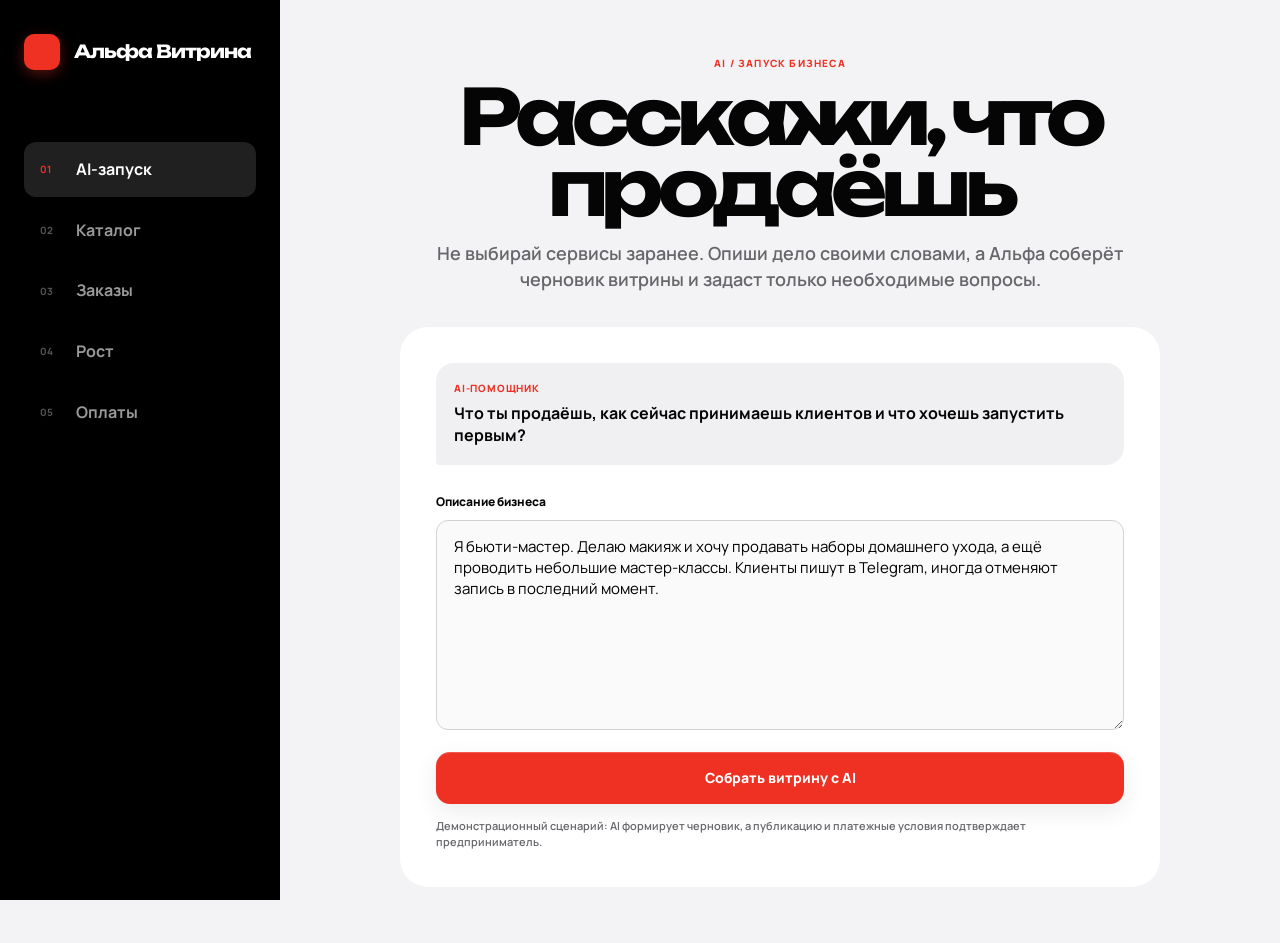
==== commit d0b33174: "fix: chart points follow the line; unify orders/payments chart animation" ====
--- a/alfa-vitrina/dashboard.html
+++ b/alfa-vitrina/dashboard.html
@@ -229,9 +229,9 @@
                 <g class="chart-grid-lines">
                   <line x1="45" y1="30" x2="735" y2="30"/><line x1="45" y1="90" x2="735" y2="90"/><line x1="45" y1="150" x2="735" y2="150"/><line x1="45" y1="210" x2="735" y2="210"/>
                 </g>
-                <path class="chart-area" fill="url(#ordersArea)" d="M45 210 C100 190 125 175 160 180 S235 205 275 145 S350 55 390 82 S445 175 505 160 S585 120 620 135 S690 80 735 48 L735 220 L45 220 Z"/>
-                <path class="chart-line chart-line-red" d="M45 210 C100 190 125 175 160 180 S235 205 275 145 S350 55 390 82 S445 175 505 160 S585 120 620 135 S690 80 735 48"/>
-                <g class="chart-points">
+                <path id="ordersChartArea" class="chart-area" fill="url(#ordersArea)" d="M45 210 C64.2 205.0 121.7 190.8 160 180 C198.3 169.2 236.7 161.3 275 145 C313.3 128.7 351.7 79.5 390 82 C428.3 84.5 466.7 151.2 505 160 C543.3 168.8 581.7 153.7 620 135 C658.3 116.3 715.8 62.5 735 48 L735 220 L45 220 Z"/>
+                <path id="ordersChartLine" class="chart-line chart-line-red" d="M45 210 C64.2 205.0 121.7 190.8 160 180 C198.3 169.2 236.7 161.3 275 145 C313.3 128.7 351.7 79.5 390 82 C428.3 84.5 466.7 151.2 505 160 C543.3 168.8 581.7 153.7 620 135 C658.3 116.3 715.8 62.5 735 48"/>
+                <g id="ordersChartPoints" class="chart-points">
                   <circle cx="45" cy="210" r="5"/><circle cx="160" cy="180" r="5"/><circle cx="275" cy="145" r="5"/><circle cx="390" cy="82" r="5"/><circle cx="505" cy="160" r="5"/><circle cx="620" cy="135" r="5"/><circle cx="735" cy="48" r="5"/>
                 </g>
               </svg>
--- a/alfa-vitrina/styles.css
+++ b/alfa-vitrina/styles.css
@@ -51,17 +51,20 @@
   backdrop-filter: blur(18px);
 }
 .header-inner { height: 82px; display: flex; align-items: center; justify-content: space-between; }
-.logo { display: flex; align-items: center; gap: 10px; font-weight: 800; letter-spacing: -.04em; }
+.logo { display: flex; align-items: center; gap: 12px; font-family: var(--font-display); font-size: 19px; font-weight: 700; letter-spacing: -.05em; }
 .logo-mark,
 .sidebar-logo > span {
   width: 36px;
   height: 36px;
   display: inline-grid;
   place-items: center;
+  border-radius: 10px;
   background: var(--a-red);
   color: white;
   font-size: 19px;
   font-weight: 800;
+  box-shadow: 0 4px 14px rgba(239,49,36,.35);
+  overflow: hidden;
 }
 .logo-mark img, .sidebar-logo > span img { width: 15px; height: 21px; }
 .logo-mark::after { display: none; }
@@ -213,9 +216,9 @@
 .badge-pink { background: var(--s-pink); }
 .badge-white { color: black; background: white; }
 .showcase-location { color: white; border: 1px solid rgba(255,255,255,.5); background: rgba(0,0,0,.15); }
-.brand-badge { gap: 8px; padding: 7px 12px; background: white; }
-.brand-badge > span { width: 12px; height: 17px; display: grid; place-items: center; background: transparent; }
-.brand-badge img { width: 12px; height: 17px; filter: brightness(0) saturate(100%) invert(24%) sepia(93%) saturate(4114%) hue-rotate(352deg) brightness(101%) contrast(88%); }
+.brand-badge { gap: 10px; padding: 8px 14px; background: white; font-family: var(--font-display); font-size: 13px; font-weight: 700; letter-spacing: -.04em; text-transform: none; box-shadow: 0 4px 14px rgba(0,0,0,.1); }
+.brand-badge > span { width: 24px; height: 24px; display: grid; place-items: center; border-radius: 6px; background: var(--a-red); }
+.brand-badge img { width: 12px; height: 16px; }
 
 .showcase-header { position: relative; min-height: 500px; display: flex; align-items: center; padding: 72px 0; color: white; background: var(--a-red); overflow: hidden; }
 .showcase-header::after { content: ""; position: absolute; inset: 0; background: radial-gradient(circle at 80% 40%, transparent, rgba(0,0,0,.15)); pointer-events: none; }
@@ -261,7 +264,7 @@
 
 .dashboard { display: grid; grid-template-columns: 280px 1fr; min-height: 100vh; }
 .sidebar { position: sticky; top: 0; height: 100vh; padding: 34px 24px; color: white; background: black; }
-.sidebar-logo { display: flex; align-items: center; gap: 12px; margin-bottom: 72px; font-size: 16px; font-weight: 800; }
+.sidebar-logo { display: flex; align-items: center; gap: 14px; margin-bottom: 72px; font-family: var(--font-display); font-size: 18px; font-weight: 700; letter-spacing: -.05em; }
 .sidebar-menu { list-style: none; display: flex; flex-direction: column; gap: 6px; }
 .sidebar-link { display: flex; align-items: center; gap: 14px; padding: 16px; border-radius: 12px; color: #999; font-weight: 700; }
 .sidebar-link > span { width: 22px; color: #555; font-size: 10px; }
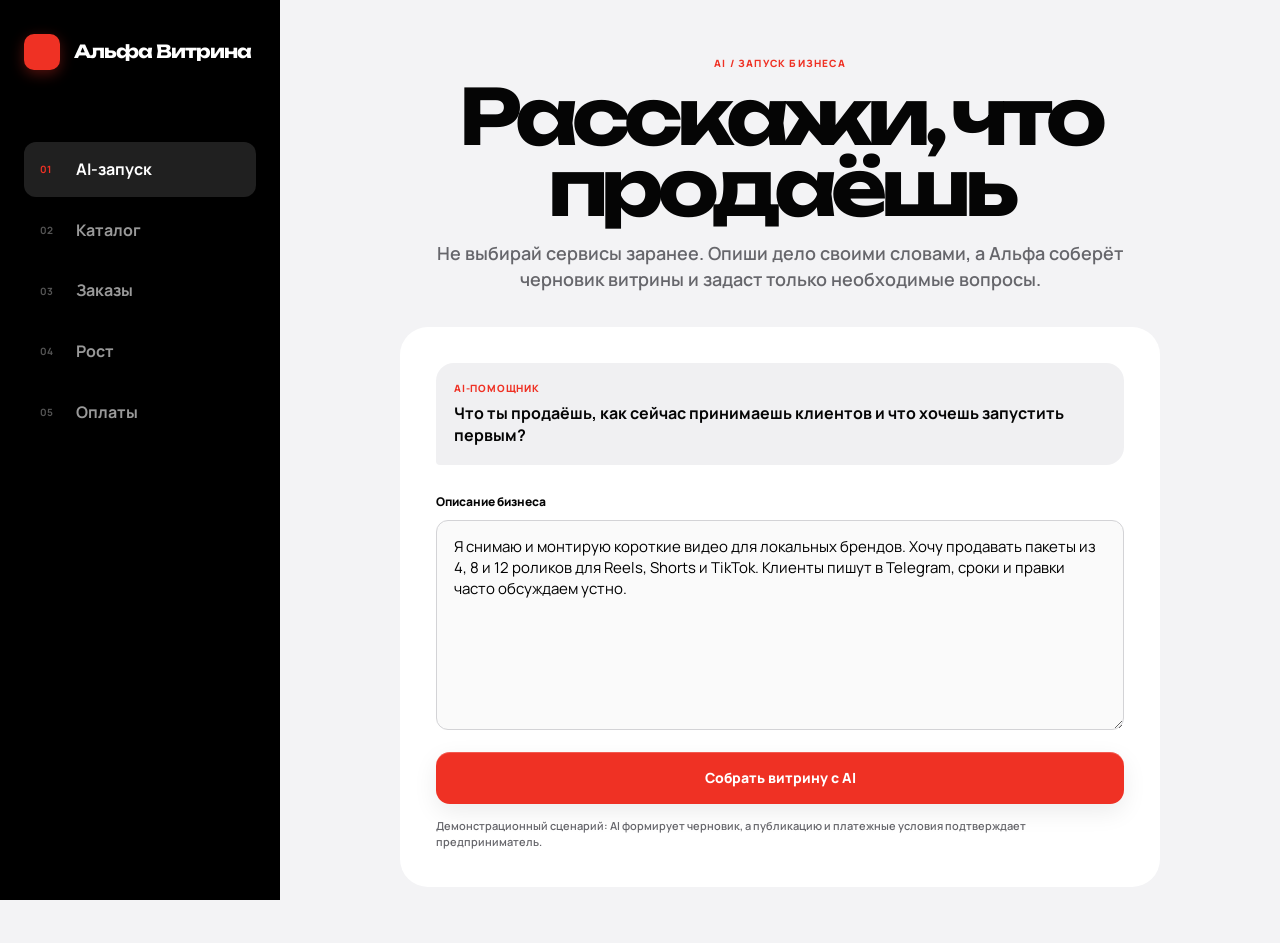
==== commit 11216ded: "feat: адаптировать демо под кейс видео-пакетов для локальных брендов" ====
--- a/alfa-vitrina/dashboard.html
+++ b/alfa-vitrina/dashboard.html
@@ -37,7 +37,7 @@
               <p>Что ты продаёшь, как сейчас принимаешь клиентов и что хочешь запустить первым?</p>
             </div>
             <label for="businessIdea">Описание бизнеса</label>
-            <textarea id="businessIdea" class="business-idea">Я бьюти-мастер. Делаю макияж и хочу продавать наборы домашнего ухода, а ещё проводить небольшие мастер-классы. Клиенты пишут в Telegram, иногда отменяют запись в последний момент.</textarea>
+            <textarea id="businessIdea" class="business-idea">Я снимаю и монтирую короткие видео для локальных брендов. Хочу продавать пакеты из 4, 8 и 12 роликов для Reels, Shorts и TikTok. Клиенты пишут в Telegram, сроки и правки часто обсуждаем устно.</textarea>
             <button id="analyzeBusiness" class="btn btn-primary" type="button">Собрать витрину с AI</button>
             <p class="demo-note">Демонстрационный сценарий: AI формирует черновик, а публикацию и платежные условия подтверждает предприниматель.</p>
           </div>
@@ -46,47 +46,47 @@
             <div class="draft-head">
               <div>
                 <span class="badge badge-green">Черновик готов</span>
-                <h2>Студия Леры</h2>
+                <h2>Reels для брендов</h2>
               </div>
               <span class="draft-confidence">3 сценария продаж</span>
             </div>
             <div class="draft-grid">
-              <article><span>Услуга</span><strong>Макияж</strong><small>Студия · запись · 90 минут</small></article>
-              <article><span>Товар</span><strong>Набор ухода</strong><small>Доставка или самовывоз</small></article>
-              <article><span>Событие</span><strong>Мастер-класс</strong><small>8 мест · полная оплата</small></article>
+              <article><span>Видео-пакет</span><strong>4 ролика</strong><small>Reels / Shorts / TikTok · 7–10 дней</small></article>
+              <article><span>Видео-пакет</span><strong>8 роликов</strong><small>Месячный контент-план · скидка</small></article>
+              <article><span>Видео-пакет</span><strong>12 роликов</strong><small>Полный комплект · обложки · хуки</small></article>
             </div>
             <div class="ai-question">
               <strong>Предлагаю начать так</strong>
-              <p>Карты и СБП, запись по слотам, полная оплата мастер-класса. Предоплату за услуги пока не включаю: сначала проверим долю отмен.</p>
+              <p>Карты и СБП, полная оплата пакета. Бриф и сроки фиксируем в заказе. Предоплату пока не включаю: сначала проверим, как клиенты реагируют на пакеты.</p>
             </div>
             <div class="geo-question">
               <div class="geo-question-head">
-                <span class="badge badge-pink">Нужна география</span>
+                <span class="badge badge-pink">Нужен формат работы</span>
                 <div>
-                  <strong>Где ты работаешь с клиентами?</strong>
-                  <p>AI заметил запись в студию и самовывоз. География повлияет на доступные слоты, доставку и то, кому показывать витрину.</p>
+                  <strong>Как ты работаешь с клиентами?</strong>
+                  <p>AI заметил, что услуга цифровая. Формат влияет на доступные поля в заказе и то, как клиент видит сроки.</p>
                 </div>
               </div>
               <div class="geo-fields">
                 <div class="form-group">
                   <label for="serviceMode">Формат работы</label>
                   <select id="serviceMode">
+                    <option value="Только онлайн" selected>Только онлайн</option>
                     <option value="В студии">В студии</option>
                     <option value="С выездом">Выезжаю к клиенту</option>
                     <option value="В студии и с выездом">В студии и с выездом</option>
-                    <option value="Только онлайн">Только онлайн</option>
                   </select>
                 </div>
                 <div class="form-group">
-                  <label for="businessCity">Город</label>
-                  <input id="businessCity" value="Екатеринбург" autocomplete="address-level2">
+                  <label for="businessCity">Город / регион</label>
+                  <input id="businessCity" value="Россия" autocomplete="address-level2">
                 </div>
                 <div class="form-group full">
-                  <label for="serviceArea">Районы или зона выезда</label>
-                  <input id="serviceArea" value="Центр, Втузгородок" placeholder="Например, центр и до 10 км">
+                  <label for="serviceArea">Зона / ниша</label>
+                  <input id="serviceArea" value="Локальные бренды, кафе, магазины" placeholder="Например, бьюти и HoReCa">
                 </div>
               </div>
-              <p class="geo-privacy">Точный адрес не публикуем: клиент увидит его только после подтверждённой записи.</p>
+              <p class="geo-privacy">Точный адрес не публикуем: клиент увидит контакты только после подтверждённого заказа.</p>
             </div>
             <label class="confirm-row"><input id="confirmDraft" type="checkbox"> Я проверила карточки, цены, географию и условия</label>
             <button id="publishAiDraft" class="btn btn-green" type="button" disabled>Подтвердить и опубликовать</button>
@@ -100,11 +100,11 @@
           <div class="form-grid">
             <div class="form-group full">
               <label for="shopName">Название магазина</label>
-              <input type="text" id="shopName" placeholder="Например, Студия Леры" value="Студия Леры">
+              <input type="text" id="shopName" placeholder="Например, Reels для брендов" value="Reels для брендов">
             </div>
             <div class="form-group full">
               <label for="shopDesc">Описание витрины</label>
-              <textarea id="shopDesc" placeholder="Расскажи, что ты продаёшь">Макияж, домашний уход и камерные мастер-классы в Екатеринбурге.</textarea>
+              <textarea id="shopDesc" placeholder="Расскажи, что ты продаёшь">Съёмка и монтаж коротких видео для локальных брендов: Reels, Shorts и TikTok.</textarea>
             </div>
           </div>
         </div>
@@ -127,6 +127,7 @@
             <div class="form-group">
               <label for="productCategory">Категория</label>
               <select id="productCategory">
+                <option>Видео-пакет</option>
                 <option>Услуга</option>
                 <option>Уход</option>
                 <option>Мастер-класс</option>
@@ -162,7 +163,7 @@
           <h2 class="panel-title">Ссылка на витрину</h2>
           <p style="color: var(--text-secondary); margin-bottom: 16px;">Отправь эту ссылку клиентам или размести в соцсетях.</p>
           <div class="share-box">
-            <input type="text" id="showcaseLink" readonly value="https://alfa-vitrina.ru/s/studiya-lery">
+            <input type="text" id="showcaseLink" readonly value="https://alfa-vitrina.ru/s/reels-dlya-brendov">
             <button id="copyLink" class="btn btn-secondary">Копировать</button>
             <a href="showcase.html" target="_blank" class="btn btn-outline">Открыть</a>
           </div>
@@ -182,8 +183,8 @@
         <div class="crm-metrics">
           <article class="crm-metric crm-metric-accent">
             <span>Выручка за июль</span>
-            <strong id="ordersRevenue">84 360 ₽</strong>
-            <small>На 18% больше июня</small>
+            <strong id="ordersRevenue">160 360 ₽</strong>
+            <small>На 24% больше июня</small>
           </article>
           <article class="crm-metric">
             <span>Новые</span>
@@ -193,12 +194,12 @@
           <article class="crm-metric">
             <span>В работе</span>
             <strong>5</strong>
-            <small>Сборка и доставка</small>
+            <small>Бриф и монтаж</small>
           </article>
           <article class="crm-metric">
             <span>Средний чек</span>
-            <strong id="averageOrderValue">8 436 ₽</strong>
-            <small id="paidOrdersCount">10 оплаченных заказов</small>
+            <strong id="averageOrderValue">11 454 ₽</strong>
+            <small id="paidOrdersCount">14 оплаченных заказов</small>
           </article>
         </div>
 
@@ -215,8 +216,8 @@
               </div>
             </div>
             <div class="chart-summary">
-              <strong id="ordersChartTotal">84 360 ₽</strong>
-              <span id="ordersChartDelta">+18% к прошлой неделе</span>
+              <strong id="ordersChartTotal">160 360 ₽</strong>
+              <span id="ordersChartDelta">+24% к прошлой неделе</span>
             </div>
             <div class="line-chart" data-chart="orders">
               <svg viewBox="0 0 760 260" role="img" aria-label="График оплаченной выручки по дням">
@@ -264,8 +265,8 @@
             </div>
             <div class="copilot-response" id="ordersCopilotResponse" aria-live="polite">
               <strong>Повторные продажи можно поднять без скидки</strong>
-              <p>7 из 10 клиентов возвращаются за макияжем через 24–32 дня. Добавь напоминание о повторной записи через 26 дней и предложи набор ухода после услуги.</p>
-              <small>Основано на истории заказов и обезличенной когорте 128 похожих мастеров.</small>
+              <p>7 из 10 клиентов заказывают следующий пакет за 5–7 дней до сдачи текущего. Добавь напоминание о продлении на 20-й день работы и предложи обложки к готовым роликам.</p>
+              <small>Основано на истории заказов и обезличенной когорте 96 видео-мейкеров.</small>
             </div>
             <button id="ordersCopilotAction" class="btn btn-green copilot-primary-action" type="button" hidden>Создать комплект</button>
             <div class="copilot-actions">
@@ -279,11 +280,11 @@
             <span class="crm-eyebrow">Состав выручки</span>
             <h2 class="panel-title">Что покупают</h2>
             <div class="horizontal-bars">
-              <div><span>Макияж</span><strong>51%</strong><i><b style="--bar: 51%"></b></i></div>
-              <div><span>Мастер-классы</span><strong>32%</strong><i><b style="--bar: 32%"></b></i></div>
-              <div><span>Наборы ухода</span><strong>17%</strong><i><b style="--bar: 17%"></b></i></div>
-            </div>
-            <div class="mix-signal"><span>Сигнал</span><p>Набор ухода добавляют только в 12% заказов на макияж. У похожей когорты — 26%.</p></div>
+              <div><span>Пакет 8 роликов</span><strong>48%</strong><i><b style="--bar: 48%"></b></i></div>
+              <div><span>Пакет 4 ролика</span><strong>35%</strong><i><b style="--bar: 35%"></b></i></div>
+              <div><span>Пакет 12 роликов</span><strong>17%</strong><i><b style="--bar: 17%"></b></i></div>
+            </div>
+            <div class="mix-signal"><span>Сигнал</span><p>Обложки к роликам заказывают только в 14% пакетов. У похожей когорты — 31%.</p></div>
           </article>
         </div>
 
@@ -308,33 +309,33 @@
             <article class="crm-row" data-order-status="new">
               <div data-label="Заказ"><strong>#1048</strong><small>Сегодня, 12:34</small></div>
               <div data-label="Клиент"><strong>Анна Соколова</strong><small>Telegram</small></div>
-              <div data-label="Состав"><strong>Макияж для события</strong><small>22 июля, 12:00</small></div>
+              <div data-label="Состав"><strong>Пакет из 8 роликов</strong><small>В течение недели</small></div>
               <div data-label="Статус"><span class="status status-new">Новый</span></div>
-              <div data-label="Сумма"><strong>3 500 ₽</strong><small class="paid">Оплачен</small></div>
+              <div data-label="Сумма"><strong>22 000 ₽</strong><small class="paid">Оплачен</small></div>
               <button type="button" class="row-action">Открыть</button>
             </article>
             <article class="crm-row" data-order-status="work">
               <div data-label="Заказ"><strong>#1047</strong><small>Сегодня, 10:18</small></div>
               <div data-label="Клиент"><strong>Максим Орлов</strong><small>Телефон</small></div>
-              <div data-label="Состав"><strong>Набор домашнего ухода</strong><small>Доставка</small></div>
-              <div data-label="Статус"><span class="status status-work">Доставка</span></div>
-              <div data-label="Сумма"><strong>1 900 ₽</strong><small class="paid">Оплачен</small></div>
+              <div data-label="Состав"><strong>Пакет из 4 роликов</strong><small>Монтаж</small></div>
+              <div data-label="Статус"><span class="status status-work">В работе</span></div>
+              <div data-label="Сумма"><strong>12 000 ₽</strong><small class="paid">Оплачен</small></div>
               <button type="button" class="row-action">Открыть</button>
             </article>
             <article class="crm-row" data-order-status="work">
               <div data-label="Заказ"><strong>#1046</strong><small>Вчера, 19:42</small></div>
               <div data-label="Клиент"><strong>Елена Ким</strong><small>VK</small></div>
-              <div data-label="Состав"><strong>Мастер-класс по макияжу</strong><small>2 места</small></div>
-              <div data-label="Статус"><span class="status status-work">Сборка</span></div>
-              <div data-label="Сумма"><strong>9 800 ₽</strong><small class="paid">Оплачен</small></div>
+              <div data-label="Состав"><strong>Пакет из 12 роликов</strong><small>Бриф</small></div>
+              <div data-label="Статус"><span class="status status-work">Бриф</span></div>
+              <div data-label="Сумма"><strong>30 000 ₽</strong><small class="paid">Оплачен</small></div>
               <button type="button" class="row-action">Открыть</button>
             </article>
             <article class="crm-row" data-order-status="done">
               <div data-label="Заказ"><strong>#1045</strong><small>18 июля, 16:05</small></div>
               <div data-label="Клиент"><strong>Илья Волков</strong><small>Telegram</small></div>
-              <div data-label="Состав"><strong>Макияж для события</strong><small>Получен</small></div>
-              <div data-label="Статус"><span class="status status-done">Получен</span></div>
-              <div data-label="Сумма"><strong>3 500 ₽</strong><small class="paid">Оплачен</small></div>
+              <div data-label="Состав"><strong>Пакет из 4 роликов</strong><small>Сдан</small></div>
+              <div data-label="Статус"><span class="status status-done">Сдан</span></div>
+              <div data-label="Сумма"><strong>12 000 ₽</strong><small class="paid">Оплачен</small></div>
               <button type="button" class="row-action">Открыть</button>
             </article>
           </div>
@@ -362,15 +363,15 @@
           <article class="recommendation-card">
             <div class="recommendation-topline">
               <span class="badge badge-pink">Найдена потеря</span>
-              <span class="recommendation-impact">≈ 22 800 ₽ / месяц</span>
-            </div>
-            <h2>31% записей отменяются</h2>
-            <p>У обезличенной группы похожих бьюти-мастеров с предоплатой доля отмен ниже. Попробуй брать 20% при записи.</p>
+              <span class="recommendation-impact">≈ 36 000 ₽ / месяц</span>
+            </div>
+            <h2>28% проектов затягиваются из-за брифа</h2>
+            <p>У обезличенной группы видео-мейкеров с утверждённым брифом и предоплатой срывов меньше. Попробуй брать 30% перед стартом.</p>
             <div class="cohort-compare">
-              <div><span>У тебя</span><strong>31%</strong><small>отмен и неявок</small></div>
-              <div><span>Похожая когорта</span><strong>18%</strong><small>при предоплате</small></div>
-            </div>
-            <button id="enablePrepayment" class="btn btn-primary" type="button">Включить предоплату 20%</button>
+              <div><span>У тебя</span><strong>28%</strong><small>переносов и срывов</small></div>
+              <div><span>Похожая когорта</span><strong>12%</strong><small>при предоплате 30%</small></div>
+            </div>
+            <button id="enablePrepayment" class="btn btn-primary" type="button">Включить предоплату 30%</button>
             <p class="demo-note">Условие будет добавлено на витрину только после подтверждения. Отключить механику можно в любой момент.</p>
           </article>
 
@@ -395,8 +396,8 @@
         <div class="panel next-product-card">
           <div>
             <span class="crm-eyebrow">Следующий инструмент</span>
-            <h2 class="panel-title">Подели пока не нужен</h2>
-            <p>Средний чек услуг ниже порога, при котором BNPL способен увеличить число оплаченных заказов. Альфа покажет предложение только после появления сигнала.</p>
+            <h2 class="panel-title">Рекуррент пока не нужен</h2>
+            <p>Регулярность заказов ещё не подтверждена данными. Когда клиенты начнут возвращаться каждый месяц, Альфа предложит абонемент или рекуррентный платёж.</p>
           </div>
           <span class="next-product-status">Не подключаем без пользы</span>
         </div>
@@ -438,7 +439,7 @@
         <div class="balance-card">
           <div>
             <span>Доступно к выводу</span>
-            <strong>76 420,80 ₽</strong>
+            <strong>150 351 ₽</strong>
             <p>Следующее зачисление на счёт сегодня</p>
           </div>
           <button class="btn btn-white" type="button">Вывести деньги</button>
@@ -446,9 +447,9 @@
         </div>
 
         <div class="payment-metrics">
-          <article><span>Поступило за месяц</span><strong id="paymentsReceived">84 360 ₽</strong><small id="paymentsCount">12 платежей</small></article>
-          <article><span>Ожидает зачисления</span><strong>7 939,20 ₽</strong><small>1 платёж</small></article>
-          <article><span>Комиссия</span><strong>2 169,20 ₽</strong><small>2,5% от оборота</small></article>
+          <article><span>Поступило за месяц</span><strong id="paymentsReceived">160 360 ₽</strong><small id="paymentsCount">16 платежей</small></article>
+          <article><span>Ожидает зачисления</span><strong>22 000 ₽</strong><small>1 платёж</small></article>
+          <article><span>Комиссия</span><strong>4 009 ₽</strong><small>2,5% от оборота</small></article>
         </div>
 
         <div class="analytics-grid payments-analytics-grid">
@@ -458,10 +459,10 @@
               <span class="badge badge-white">Последние 7 дней</span>
             </div>
             <div class="metric-tabs" role="tablist" aria-label="Метрика финансового графика">
-              <button class="active" type="button" data-payment-metric="revenue"><span>Выручка</span><strong>24 755 ₽</strong></button>
-              <button type="button" data-payment-metric="refunds"><span>Возвраты</span><strong>3 500 ₽</strong></button>
-              <button type="button" data-payment-metric="fees"><span>Комиссии</span><strong>618 ₽</strong></button>
-              <button type="button" data-payment-metric="average"><span>Средний чек</span><strong>3 094 ₽</strong></button>
+              <button class="active" type="button" data-payment-metric="revenue"><span>Выручка</span><strong>160 360 ₽</strong></button>
+              <button type="button" data-payment-metric="refunds"><span>Возвраты</span><strong>6 000 ₽</strong></button>
+              <button type="button" data-payment-metric="fees"><span>Комиссии</span><strong>4 009 ₽</strong></button>
+              <button type="button" data-payment-metric="average"><span>Средний чек</span><strong>11 454 ₽</strong></button>
             </div>
             <div class="line-chart payment-line-chart" data-chart="payments">
               <svg viewBox="0 0 760 260" role="img" aria-label="График выбранного финансового показателя">
@@ -500,7 +501,7 @@
             </div>
             <div class="copilot-response" id="paymentsCopilotResponse" aria-live="polite">
               <strong>СБП уже экономит комиссию, но есть ещё потенциал</strong>
-              <p>Покажи СБП первым способом на мобильных устройствах. По похожей когорте это может перевести ещё 9–13% оплат с карт без снижения конверсии.</p>
+              <p>Покажи СБП первым способом на мобильных устройствах. По похожей когорте видео-мейкеров это может перевести ещё 9–13% оплат с карт без снижения конверсии.</p>
               <small>Copilot оптимизирует оплаченную выручку после возвратов и комиссий, а не прибыль.</small>
             </div>
             <div class="copilot-actions">
@@ -514,10 +515,10 @@
             <span class="crm-eyebrow">После оплаты</span>
             <h2 class="panel-title">Чистая выручка</h2>
             <div class="finance-waterfall">
-              <div><span>Оплачено</span><strong>24 755 ₽</strong></div>
-              <div class="negative"><span>Возвраты</span><strong>−3 500 ₽</strong></div>
-              <div class="negative"><span>Комиссии</span><strong>−618 ₽</strong></div>
-              <div class="total"><span>После платежей</span><strong>20 637 ₽</strong></div>
+              <div><span>Оплачено</span><strong>160 360 ₽</strong></div>
+              <div class="negative"><span>Возвраты</span><strong>−6 000 ₽</strong></div>
+              <div class="negative"><span>Комиссии</span><strong>−4 009 ₽</strong></div>
+              <div class="total"><span>После платежей</span><strong>150 351 ₽</strong></div>
             </div>
             <p class="analytics-footnote">Себестоимость не подключена, поэтому прибыль не рассчитывается.</p>
           </article>
@@ -545,28 +546,28 @@
               <div data-label="Заказ"><strong>#1048</strong><small>Анна Соколова</small></div>
               <div data-label="Способ"><strong>СБП</strong><small>Мгновенно</small></div>
               <div data-label="Статус"><span class="status status-done">Зачислен</span></div>
-              <div data-label="Сумма"><strong class="amount-positive">+3 412,50 ₽</strong><small>Комиссия 87,50 ₽</small></div>
+              <div data-label="Сумма"><strong class="amount-positive">+21 450 ₽</strong><small>Комиссия 550 ₽</small></div>
             </article>
             <article class="crm-row">
               <div data-label="Операция"><strong>Оплата</strong><small>Сегодня, 10:18</small></div>
               <div data-label="Заказ"><strong>#1047</strong><small>Максим Орлов</small></div>
               <div data-label="Способ"><strong>Карта</strong><small>•• 4582</small></div>
               <div data-label="Статус"><span class="status status-work">В обработке</span></div>
-              <div data-label="Сумма"><strong>+1 852,50 ₽</strong><small>Комиссия 47,50 ₽</small></div>
+              <div data-label="Сумма"><strong>+11 700 ₽</strong><small>Комиссия 300 ₽</small></div>
             </article>
             <article class="crm-row">
               <div data-label="Операция"><strong>Выплата</strong><small>18 июля, 09:00</small></div>
               <div data-label="Заказ"><strong>На счёт</strong><small>•• 0214</small></div>
               <div data-label="Способ"><strong>Альфа-Банк</strong><small>Расчётный счёт</small></div>
               <div data-label="Статус"><span class="status status-done">Исполнен</span></div>
-              <div data-label="Сумма"><strong>−42 500 ₽</strong><small>Без комиссии</small></div>
+              <div data-label="Сумма"><strong>−98 000 ₽</strong><small>Без комиссии</small></div>
             </article>
             <article class="crm-row">
               <div data-label="Операция"><strong>Возврат</strong><small>16 июля, 15:21</small></div>
               <div data-label="Заказ"><strong>#1039</strong><small>Ольга Миронова</small></div>
               <div data-label="Способ"><strong>Карта</strong><small>•• 7810</small></div>
               <div data-label="Статус"><span class="status status-refund">Возврат</span></div>
-              <div data-label="Сумма"><strong class="amount-negative">−3 500 ₽</strong><small>Комиссия возвращена</small></div>
+              <div data-label="Сумма"><strong class="amount-negative">−6 000 ₽</strong><small>Комиссия возвращена</small></div>
             </article>
           </div>
         </div>
